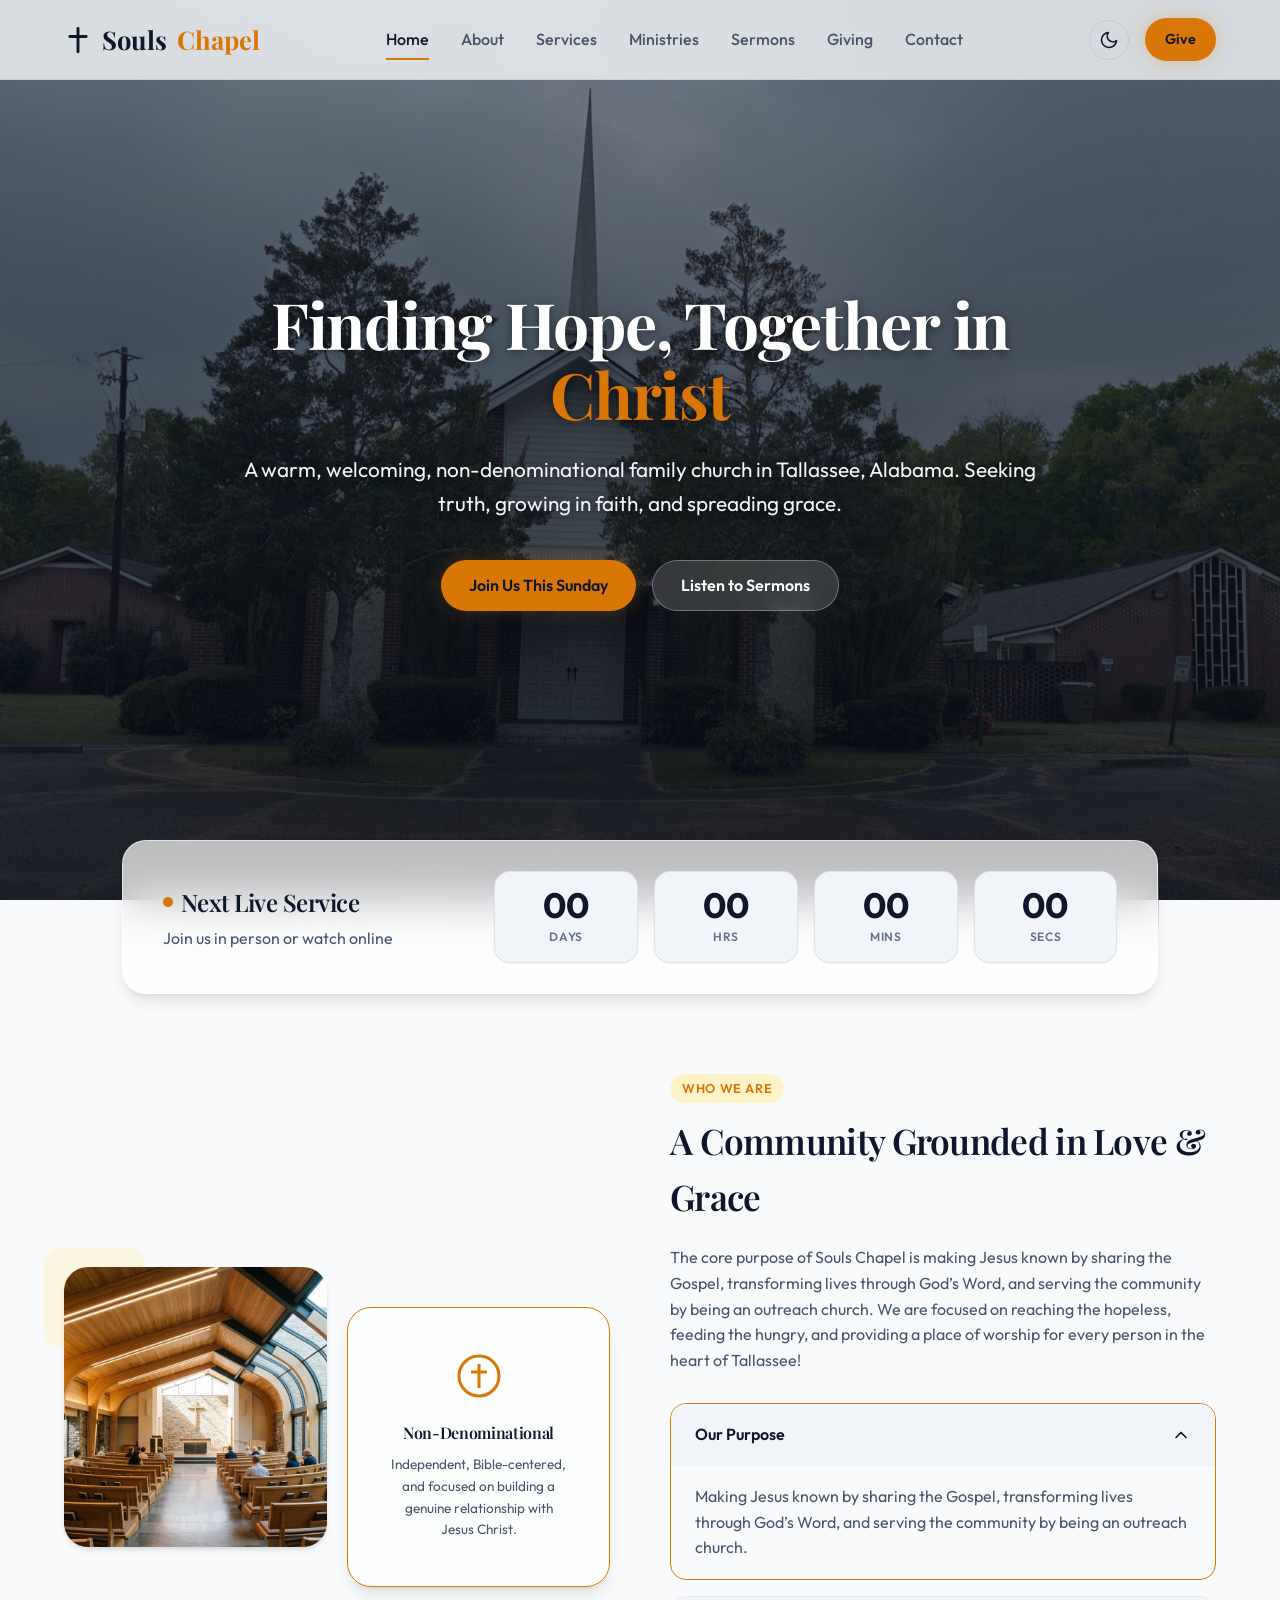
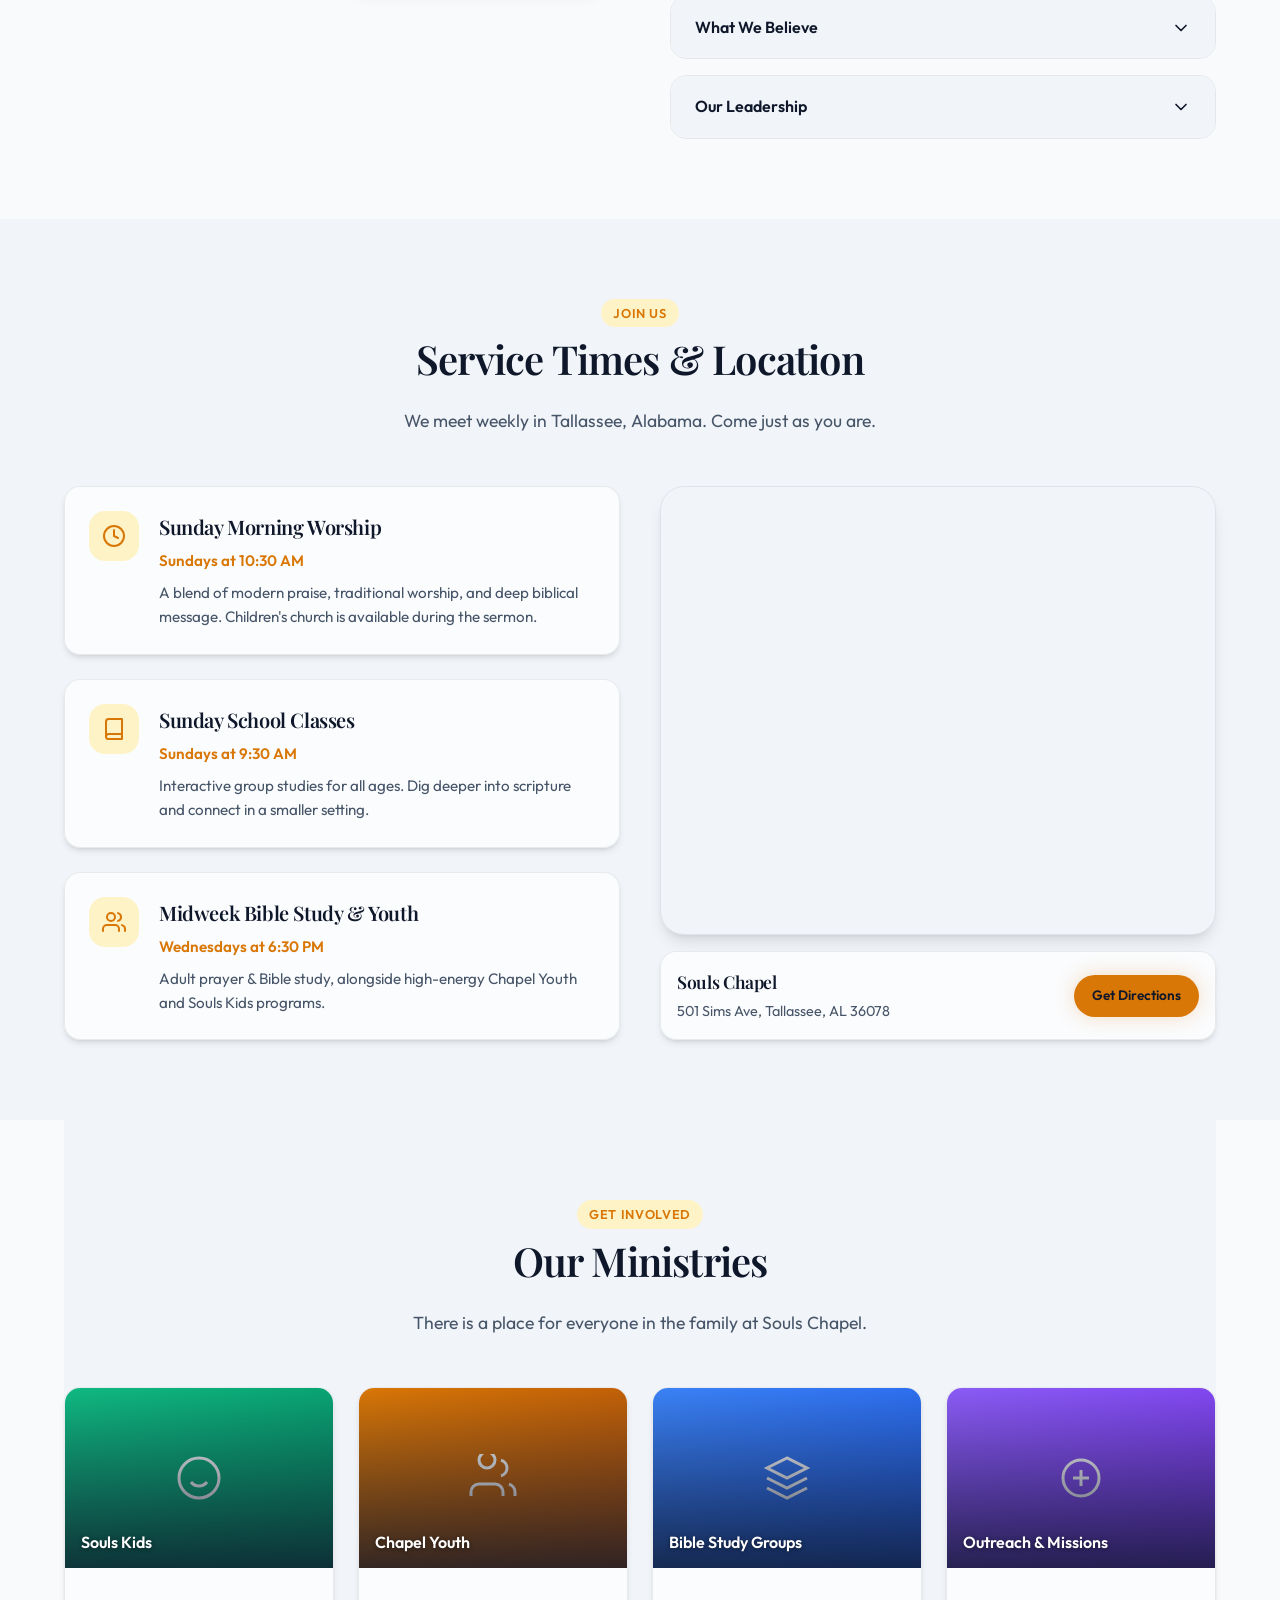
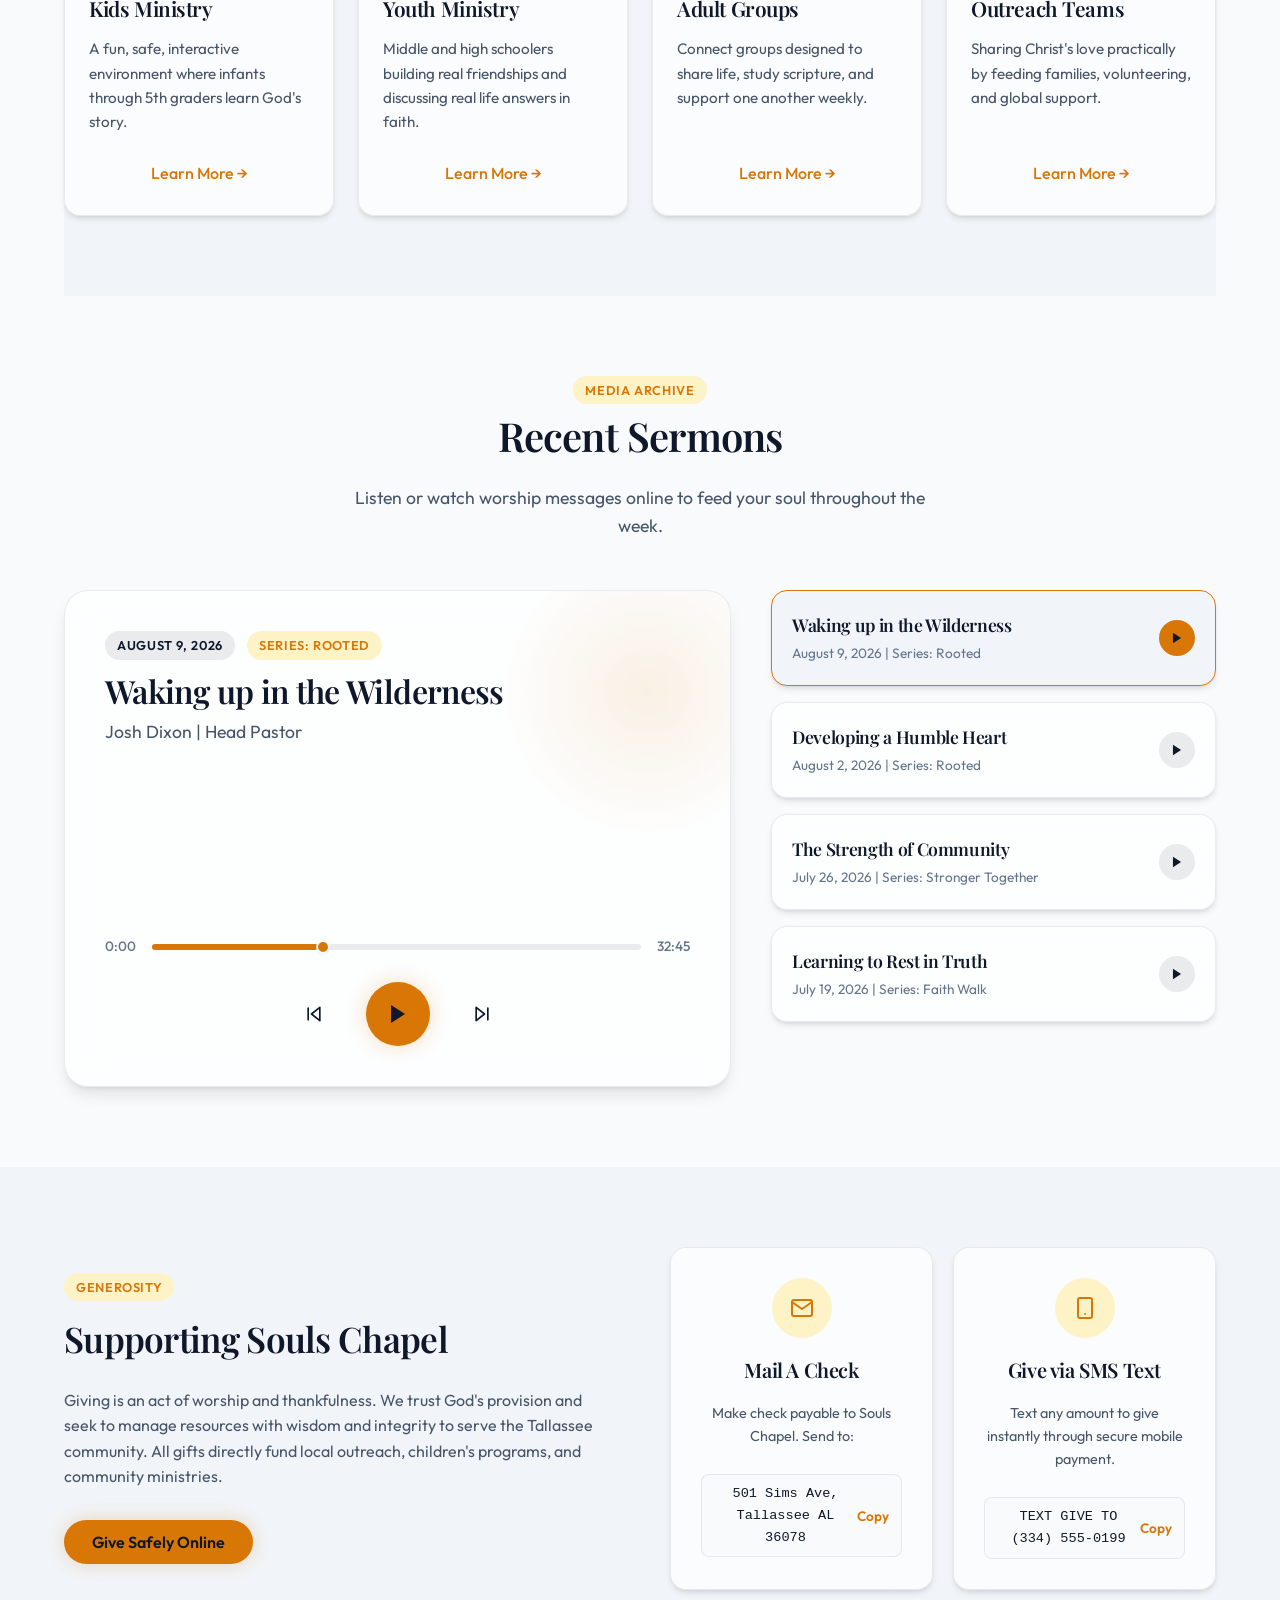
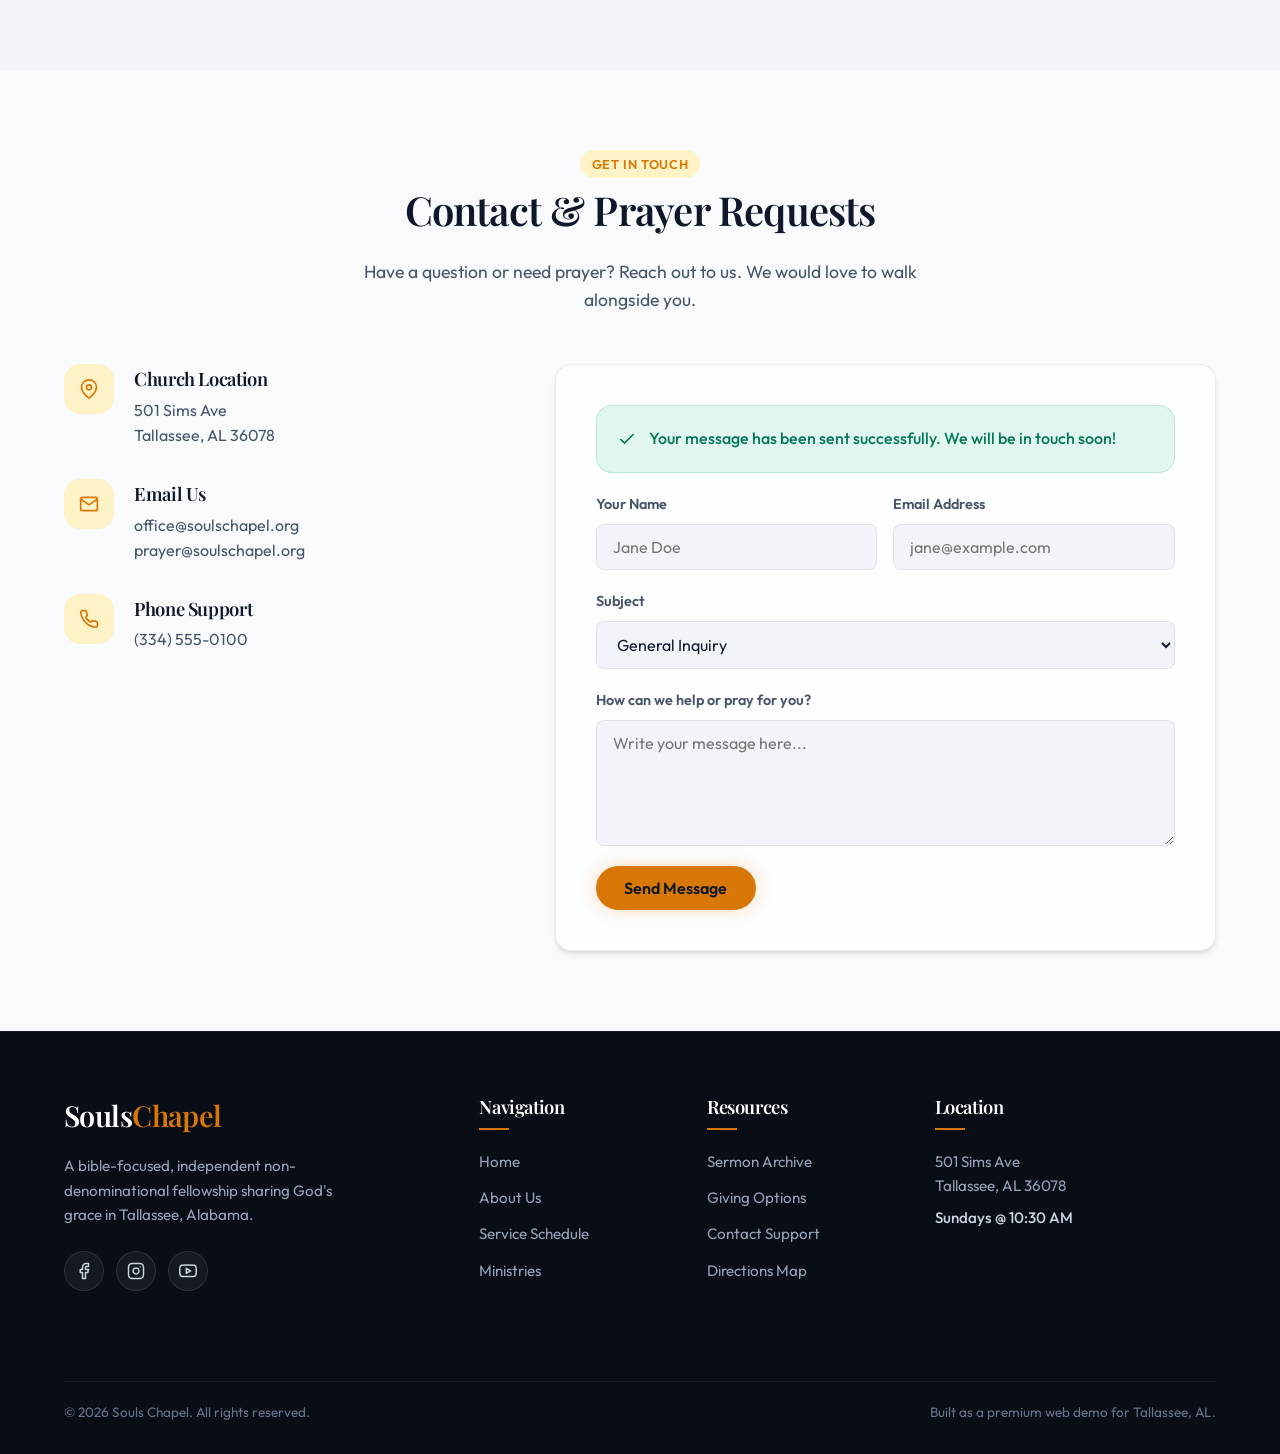
==== future_features.html @ 55e931b6 "Initial commit of simplified Souls Chapel website demo" ====
<!DOCTYPE html>
<html lang="en">
<head>
  <meta charset="UTF-8">
  <meta name="viewport" content="width=device-width, initial-scale=1.0">
  <title>Souls Chapel | Non-Denominational Church in Tallassee, AL</title>
  <meta name="description" content="Welcome to Souls Chapel in Tallassee, Alabama. A warm, non-denominational church community located at 501 Sims Ave. Join us for Sunday Worship at 10:30 AM.">
  <link rel="stylesheet" href="styles.css">
</head>
<body>

  <!-- --- Header / Navigation --- -->
  <header id="header">
    <div class="nav-container">
      <a href="#home" class="logo">
        <!-- Cross / Flame Custom Icon SVG -->
        <svg width="28" height="28" viewBox="0 0 24 24" fill="none" stroke="currentColor" stroke-width="2.5" stroke-linecap="round" stroke-linejoin="round">
          <path d="M12 2v20M5 9h14" />
        </svg>
        Souls<span>Chapel</span>
      </a>
      
      <nav class="nav-menu" id="navMenu">
        <a href="#home" class="nav-link active">Home</a>
        <a href="#about" class="nav-link">About</a>
        <a href="#services" class="nav-link">Services</a>
        <a href="#ministries" class="nav-link">Ministries</a>
        <a href="#sermons" class="nav-link">Sermons</a>
        <a href="#giving" class="nav-link">Giving</a>
        <a href="#contact" class="nav-link">Contact</a>
      </nav>

      <div class="nav-actions">
        <!-- Theme Toggle Button -->
        <button class="theme-toggle" id="themeToggle" aria-label="Toggle dark/light theme">
          <svg class="moon-icon" width="20" height="20" viewBox="0 0 24 24" fill="none" stroke="currentColor" stroke-width="2" stroke-linecap="round" stroke-linejoin="round">
            <path d="M21 12.79A9 9 0 1 1 11.21 3 7 7 0 0 0 21 12.79z"></path>
          </svg>
          <svg class="sun-icon" width="20" height="20" viewBox="0 0 24 24" fill="none" stroke="currentColor" stroke-width="2" stroke-linecap="round" stroke-linejoin="round">
            <circle cx="12" cy="12" r="5"></circle>
            <line x1="12" y1="1" x2="12" y2="3"></line>
            <line x1="12" y1="21" x2="12" y2="23"></line>
            <line x1="4.22" y1="4.22" x2="5.64" y2="5.64"></line>
            <line x1="18.36" y1="18.36" x2="19.78" y2="19.78"></line>
            <line x1="1" y1="12" x2="3" y2="12"></line>
            <line x1="21" y1="12" x2="23" y2="12"></line>
            <line x1="4.22" y1="19.78" x2="5.64" y2="18.36"></line>
            <line x1="18.36" y1="5.64" x2="19.78" y2="4.22"></line>
          </svg>
        </button>

        <a href="#giving" class="btn btn-primary" style="padding: 10px 20px; font-size: 0.9rem;">Give</a>
        
        <button class="menu-toggle" id="menuToggle" aria-label="Toggle navigation menu">
          <svg width="24" height="24" viewBox="0 0 24 24" fill="none" stroke="currentColor" stroke-width="2" stroke-linecap="round" stroke-linejoin="round">
            <line x1="3" y1="12" x2="21" y2="12"></line>
            <line x1="3" y1="6" x2="21" y2="6"></line>
            <line x1="3" y1="18" x2="21" y2="18"></line>
          </svg>
        </button>
      </div>
    </div>
  </header>

  <main>
    <!-- --- Hero Section --- -->
    <section class="hero" id="home">
      <div class="hero-content">
        <h1>Finding Hope, Together in <span>Christ</span></h1>
        <p>A warm, welcoming, non-denominational family church in Tallassee, Alabama. Seeking truth, growing in faith, and spreading grace.</p>
        <div class="hero-btns">
          <a href="#services" class="btn btn-primary">Join Us This Sunday</a>
          <a href="#sermons" class="btn btn-secondary">Listen to Sermons</a>
        </div>
      </div>
    </section>

    <!-- --- Live Countdown Section --- -->
    <section class="countdown-section">
      <div class="countdown-bar glass-premium container" style="padding: 30px 40px; margin-top: 0;">
        <div class="countdown-info">
          <h3><span></span>Next Live Service</h3>
          <p>Join us in person or watch online</p>
        </div>
        <div class="countdown-timer" id="countdown">
          <div class="timer-box">
            <div class="timer-num" id="days">00</div>
            <div class="timer-label">Days</div>
          </div>
          <div class="timer-box">
            <div class="timer-num" id="hours">00</div>
            <div class="timer-label">Hrs</div>
          </div>
          <div class="timer-box">
            <div class="timer-num" id="minutes">00</div>
            <div class="timer-label">Mins</div>
          </div>
          <div class="timer-box">
            <div class="timer-num" id="seconds">00</div>
            <div class="timer-label">Secs</div>
          </div>
        </div>
      </div>
    </section>

    <!-- --- About Section --- -->
    <section class="about-section container reveal" id="about">
      <div class="about-grid">
        <div class="about-graphics">
          <!-- Multi-photo layout using church style images -->
          <img src="images/hero_bg.jpg" alt="Souls Chapel Sanctuary" class="about-img">
          <!-- Custom church SVG graphics placeholder to look beautiful -->
          <div class="glass-premium img-down" style="padding: 40px; display: flex; flex-direction: column; justify-content: center; height: 280px; text-align: center; border: 1px solid var(--accent);">
            <svg width="48" height="48" viewBox="0 0 24 24" fill="none" stroke="var(--accent)" stroke-width="1.5" style="margin: 0 auto 20px auto;">
              <path d="M12 22a10 10 0 1 0 0-20 10 10 0 0 0 0 20z"/>
              <path d="M12 6v12M8 10h8"/>
            </svg>
            <h4 style="margin-bottom: 8px;">Non-Denominational</h4>
            <p style="font-size: 0.85rem; color: var(--text-secondary);">Independent, Bible-centered, and focused on building a genuine relationship with Jesus Christ.</p>
          </div>
        </div>
        
        <div class="about-content">
          <span class="badge">Who We Are</span>
          <h3 style="margin-top: 10px;">A Community Grounded in Love & Grace</h3>
          <p>The core purpose of Souls Chapel is making Jesus known by sharing the Gospel, transforming lives through God’s Word, and serving the community by being an outreach church. We are focused on reaching the hopeless, feeding the hungry, and providing a place of worship for every person in the heart of Tallassee!</p>
          
          <div class="values-accordion">
            <div class="value-item active">
              <div class="value-header">
                Our Purpose
                <svg class="value-icon" width="20" height="20" viewBox="0 0 24 24" fill="none" stroke="currentColor" stroke-width="2" stroke-linecap="round" stroke-linejoin="round"><polyline points="6 9 12 15 18 9"></polyline></svg>
              </div>
              <div class="value-body">
                Making Jesus known by sharing the Gospel, transforming lives through God’s Word, and serving the community by being an outreach church.
              </div>
            </div>
            
            <div class="value-item">
              <div class="value-header">
                What We Believe
                <svg class="value-icon" width="20" height="20" viewBox="0 0 24 24" fill="none" stroke="currentColor" stroke-width="2" stroke-linecap="round" stroke-linejoin="round"><polyline points="6 9 12 15 18 9"></polyline></svg>
              </div>
              <div class="value-body">
                We believe the Bible is the inspired, authoritative Word of God. We believe salvation is by grace through faith in Jesus Christ, and that the local church is called to display God's love to the world.
              </div>
            </div>
            
            <div class="value-item">
              <div class="value-header">
                Our Leadership
                <svg class="value-icon" width="20" height="20" viewBox="0 0 24 24" fill="none" stroke="currentColor" stroke-width="2" stroke-linecap="round" stroke-linejoin="round"><polyline points="6 9 12 15 18 9"></polyline></svg>
              </div>
              <div class="value-body">
                Souls Chapel is led by elders and pastor Josh Dixon. Our leadership structure is independent, focused on shepherd leadership, prayer, teaching, and serving the congregation.
              </div>
            </div>
          </div>
        </div>
      </div>
    </section>

    <!-- --- Service Times & Location --- -->
    <section class="services-section reveal" id="services">
      <div class="container">
        <div class="section-header">
          <span class="badge">Join Us</span>
          <h2>Service Times & Location</h2>
          <p>We meet weekly in Tallassee, Alabama. Come just as you are.</p>
        </div>
        
        <div class="services-grid">
          <div class="services-info">
            <div class="service-card glass">
              <div class="service-icon">
                <svg width="24" height="24" viewBox="0 0 24 24" fill="none" stroke="currentColor" stroke-width="2" stroke-linecap="round" stroke-linejoin="round">
                  <path d="M12 22c5.523 0 10-4.477 10-10S17.523 2 12 2 2 6.477 2 12s4.477 10 10 10z"/>
                  <polyline points="12 6 12 12 16 14"/>
                </svg>
              </div>
              <div class="service-details">
                <h4>Sunday Morning Worship</h4>
                <div class="time">Sundays at 10:30 AM</div>
                <p>A blend of modern praise, traditional worship, and deep biblical message. Children's church is available during the sermon.</p>
              </div>
            </div>
            
            <div class="service-card glass">
              <div class="service-icon">
                <svg width="24" height="24" viewBox="0 0 24 24" fill="none" stroke="currentColor" stroke-width="2" stroke-linecap="round" stroke-linejoin="round">
                  <path d="M4 19.5A2.5 2.5 0 0 1 6.5 17H20"/>
                  <path d="M6.5 2H20v20H6.5A2.5 2.5 0 0 1 4 19.5v-15A2.5 2.5 0 0 1 6.5 2z"/>
                </svg>
              </div>
              <div class="service-details">
                <h4>Sunday School Classes</h4>
                <div class="time">Sundays at 9:30 AM</div>
                <p>Interactive group studies for all ages. Dig deeper into scripture and connect in a smaller setting.</p>
              </div>
            </div>
            
            <div class="service-card glass">
              <div class="service-icon">
                <svg width="24" height="24" viewBox="0 0 24 24" fill="none" stroke="currentColor" stroke-width="2" stroke-linecap="round" stroke-linejoin="round">
                  <path d="M17 21v-2a4 4 0 0 0-4-4H5a4 4 0 0 0-4 4v2"/>
                  <circle cx="9" cy="7" r="4"/>
                  <path d="M23 21v-2a4 4 0 0 0-3-3.87"/>
                  <path d="M16 3.13a4 4 0 0 1 0 7.75"/>
                </svg>
              </div>
              <div class="service-details">
                <h4>Midweek Bible Study & Youth</h4>
                <div class="time">Wednesdays at 6:30 PM</div>
                <p>Adult prayer & Bible study, alongside high-energy Chapel Youth and Souls Kids programs.</p>
              </div>
            </div>
          </div>
          
          <div class="map-container">
            <div class="map-card">
              <!-- Real Tallassee Google Maps Location Embed -->
              <iframe 
                src="https://www.google.com/maps/embed?pb=!1m18!1m12!1m3!1d3381.168393529323!2d-85.9038287!3d32.5350993!2m3!1f0!2f0!3f0!3m2!1i1024!2i768!4f13.1!3m3!1m2!1s0x888c3a10e7b233a7%3A0xc0f19c6fb3687352!2s501%20Sims%20Ave%2C%20Tallassee%2C%20AL%2036078!5e0!3m2!1sen!2sus!4v1700000000000!5m2!1sen!2sus" 
                allowfullscreen="" 
                loading="lazy" 
                referrerpolicy="no-referrer-when-downgrade">
              </iframe>
            </div>
            <div class="glass location-meta">
              <div class="address-text">
                <h4>Souls Chapel</h4>
                <p>501 Sims Ave, Tallassee, AL 36078</p>
              </div>
              <a href="https://maps.google.com/?q=501+Sims+Ave,+Tallassee,+AL+36078" target="_blank" rel="noopener noreferrer" class="btn btn-primary" style="padding: 10px 18px; font-size: 0.85rem;">
                Get Directions
              </a>
            </div>
          </div>
        </div>
      </div>
    </section>

    <!-- --- Ministries Section --- -->
    <section class="ministries-section container reveal" id="ministries">
      <div class="section-header">
        <span class="badge">Get Involved</span>
        <h2>Our Ministries</h2>
        <p>There is a place for everyone in the family at Souls Chapel.</p>
      </div>
      
      <div class="ministries-grid">
        <!-- Ministry 1 -->
        <div class="ministry-card glass">
          <!-- SVG Banner visual instead of placeholder boxes -->
          <div class="ministry-banner" style="background: linear-gradient(135deg, #10b981, #059669); display: flex; align-items: center; justify-content: center;">
            <svg width="48" height="48" viewBox="0 0 24 24" fill="none" stroke="#fff" stroke-width="1.5">
              <path d="M12 22a10 10 0 1 0 0-20 10 10 0 0 0 0 20z"/>
              <path d="M8 14s1.5 2 4 2 4-2 4-2M9 9h.01M15 9h.01"/>
            </svg>
            <span class="ministry-badge">Souls Kids</span>
          </div>
          <div class="ministry-info">
            <h3>Kids Ministry</h3>
            <p>A fun, safe, interactive environment where infants through 5th graders learn God's story.</p>
            <button class="btn-text open-ministry-modal" data-ministry="kids">Learn More &rarr;</button>
          </div>
        </div>

        <!-- Ministry 2 -->
        <div class="ministry-card glass">
          <div class="ministry-banner" style="background: linear-gradient(135deg, #d97706, #b45309); display: flex; align-items: center; justify-content: center;">
            <svg width="48" height="48" viewBox="0 0 24 24" fill="none" stroke="#fff" stroke-width="1.5">
              <path d="M17 21v-2a4 4 0 0 0-4-4H5a4 4 0 0 0-4 4v2M9 7a4 4 0 1 0 0-8 4 4 0 0 0 0 8zM23 21v-2a4 4 0 0 0-3-3.87M16 3.13a4 4 0 0 1 0 7.75"/>
            </svg>
            <span class="ministry-badge">Chapel Youth</span>
          </div>
          <div class="ministry-info">
            <h3>Youth Ministry</h3>
            <p>Middle and high schoolers building real friendships and discussing real life answers in faith.</p>
            <button class="btn-text open-ministry-modal" data-ministry="youth">Learn More &rarr;</button>
          </div>
        </div>

        <!-- Ministry 3 -->
        <div class="ministry-card glass">
          <div class="ministry-banner" style="background: linear-gradient(135deg, #3b82f6, #2563eb); display: flex; align-items: center; justify-content: center;">
            <svg width="48" height="48" viewBox="0 0 24 24" fill="none" stroke="#fff" stroke-width="1.5">
              <path d="M12 2L2 7l10 5 10-5-10-5zM2 17l10 5 10-5M2 12l10 5 10-5"/>
            </svg>
            <span class="ministry-badge">Bible Study Groups</span>
          </div>
          <div class="ministry-info">
            <h3>Adult Groups</h3>
            <p>Connect groups designed to share life, study scripture, and support one another weekly.</p>
            <button class="btn-text open-ministry-modal" data-ministry="adults">Learn More &rarr;</button>
          </div>
        </div>

        <!-- Ministry 4 -->
        <div class="ministry-card glass">
          <div class="ministry-banner" style="background: linear-gradient(135deg, #8b5cf6, #7c3aed); display: flex; align-items: center; justify-content: center;">
            <svg width="48" height="48" viewBox="0 0 24 24" fill="none" stroke="#fff" stroke-width="1.5">
              <path d="M12 21a9 9 0 1 0 0-18 9 9 0 0 0 0 18z"/>
              <path d="M12 8v8M8 12h8"/>
            </svg>
            <span class="ministry-badge">Outreach & Missions</span>
          </div>
          <div class="ministry-info">
            <h3>Outreach Teams</h3>
            <p>Sharing Christ's love practically by feeding families, volunteering, and global support.</p>
            <button class="btn-text open-ministry-modal" data-ministry="outreach">Learn More &rarr;</button>
          </div>
        </div>
      </div>
    </section>

    <!-- Ministry Detail Modal -->
    <div class="modal-overlay" id="ministryModalOverlay">
      <div class="modal-content glass-premium">
        <button class="modal-close" id="modalClose" aria-label="Close modal">&times;</button>
        <div class="modal-hero" id="modalHero">
          <div class="modal-title">
            <h2 id="modalName">Ministry Title</h2>
            <span class="badge" id="modalSchedule">Weekly Schedule</span>
          </div>
        </div>
        <div class="modal-body">
          <p id="modalDescription" style="font-size: 1.1rem; color: var(--text-secondary);">Detail description goes here.</p>
          <div class="modal-details">
            <div class="modal-detail-item">
              <strong>Meeting Location</strong>
              <span id="modalLoc">Main Sanctuary</span>
            </div>
            <div class="modal-detail-item">
              <strong>Contact Leader</strong>
              <span id="modalLeader">Josh Dixon</span>
            </div>
          </div>
          <button class="btn btn-primary" style="align-self: flex-start; margin-top: 10px;" onclick="scrollToSection('#contact'); closeModal();">Inquire / Join Group</button>
        </div>
      </div>
    </div>

    <!-- --- Sermons Section --- -->
    <section class="container reveal" id="sermons">
      <div class="section-header">
        <span class="badge">Media Archive</span>
        <h2>Recent Sermons</h2>
        <p>Listen or watch worship messages online to feed your soul throughout the week.</p>
      </div>
      
      <div class="sermons-grid">
        <!-- Interactive Sermon Player Mockup -->
        <div class="player-card glass-premium" id="sermonPlayerCard">
          <div class="player-glow"></div>
          <div class="player-header">
            <div class="player-meta">
              <span class="badge" style="background-color: var(--border-color); color: var(--text-primary);" id="playerDate">August 9, 2026</span>
              <span class="badge" id="playerSeries">Series: Rooted</span>
            </div>
            <h3 class="player-title" id="playerTitle">Waking up in the Wilderness</h3>
            <p class="player-speaker" id="playerSpeaker">Josh Dixon | Head Pastor</p>
          </div>
          
          <!-- Waveform visualizer -->
          <div class="waveform-container" id="waveform">
            <!-- Dynamically generated bars via JS -->
          </div>
          
          <div class="player-controls">
            <div class="progress-area">
              <span id="currentTime">0:00</span>
              <div class="progress-bar-container" id="progressContainer">
                <div class="progress-bar" id="progressBar"></div>
                <div class="progress-bar-handle" id="progressHandle"></div>
              </div>
              <span id="duration">32:45</span>
            </div>
            
            <div class="controls-btns">
              <button class="control-btn" id="prevBtn" aria-label="Previous sermon">
                <svg width="20" height="20" viewBox="0 0 24 24" fill="none" stroke="currentColor" stroke-width="2" stroke-linecap="round" stroke-linejoin="round">
                  <polygon points="19 20 9 12 19 4 19 20"></polygon>
                  <line x1="5" y1="19" x2="5" y2="5"></line>
                </svg>
              </button>
              
              <button class="control-btn control-btn-play" id="playBtn" aria-label="Play/Pause sermon">
                <!-- Play Icon -->
                <svg class="play-icon" width="24" height="24" viewBox="0 0 24 24" fill="currentColor">
                  <polygon points="5 3 19 12 5 21 5 3"></polygon>
                </svg>
                <!-- Pause Icon -->
                <svg class="pause-icon" width="24" height="24" viewBox="0 0 24 24" fill="currentColor">
                  <rect x="6" y="4" width="4" height="16"></rect>
                  <rect x="14" y="4" width="4" height="16"></rect>
                </svg>
              </button>
              
              <button class="control-btn" id="nextBtn" aria-label="Next sermon">
                <svg width="20" height="20" viewBox="0 0 24 24" fill="none" stroke="currentColor" stroke-width="2" stroke-linecap="round" stroke-linejoin="round">
                  <polygon points="5 4 15 12 5 20 5 4"></polygon>
                  <line x1="19" y1="5" x2="19" y2="19"></line>
                </svg>
              </button>
            </div>
          </div>
        </div>
        
        <!-- Previous Sermons Playlist -->
        <div class="sermon-list">
          <div class="sermon-item active glass" data-index="0">
            <div class="sermon-meta-info">
              <h4>Waking up in the Wilderness</h4>
              <p>August 9, 2026 | Series: Rooted</p>
            </div>
            <div class="sermon-play-indicator">
              <svg width="14" height="14" viewBox="0 0 24 24" fill="currentColor">
                <polygon points="5 3 19 12 5 21 5 3"></polygon>
              </svg>
            </div>
          </div>
          
          <div class="sermon-item glass" data-index="1">
            <div class="sermon-meta-info">
              <h4>Developing a Humble Heart</h4>
              <p>August 2, 2026 | Series: Rooted</p>
            </div>
            <div class="sermon-play-indicator">
              <svg width="14" height="14" viewBox="0 0 24 24" fill="currentColor">
                <polygon points="5 3 19 12 5 21 5 3"></polygon>
              </svg>
            </div>
          </div>

          <div class="sermon-item glass" data-index="2">
            <div class="sermon-meta-info">
              <h4>The Strength of Community</h4>
              <p>July 26, 2026 | Series: Stronger Together</p>
            </div>
            <div class="sermon-play-indicator">
              <svg width="14" height="14" viewBox="0 0 24 24" fill="currentColor">
                <polygon points="5 3 19 12 5 21 5 3"></polygon>
              </svg>
            </div>
          </div>

          <div class="sermon-item glass" data-index="3">
            <div class="sermon-meta-info">
              <h4>Learning to Rest in Truth</h4>
              <p>July 19, 2026 | Series: Faith Walk</p>
            </div>
            <div class="sermon-play-indicator">
              <svg width="14" height="14" viewBox="0 0 24 24" fill="currentColor">
                <polygon points="5 3 19 12 5 21 5 3"></polygon>
              </svg>
            </div>
          </div>
        </div>
      </div>
    </section>

    <!-- --- Giving Section --- -->
    <section class="giving-section reveal" id="giving">
      <div class="container">
        <div class="giving-grid">
          <div class="giving-content">
            <span class="badge">Generosity</span>
            <h3 style="margin-top: 10px;">Supporting Souls Chapel</h3>
            <p>Giving is an act of worship and thankfulness. We trust God's provision and seek to manage resources with wisdom and integrity to serve the Tallassee community. All gifts directly fund local outreach, children's programs, and community ministries.</p>
            
            <button class="btn btn-primary" id="openGiveModalBtn">Give Safely Online</button>
          </div>
          
          <div class="giving-cards">
            <div class="giving-card glass">
              <div class="icon">
                <svg width="24" height="24" viewBox="0 0 24 24" fill="none" stroke="currentColor" stroke-width="2" stroke-linecap="round" stroke-linejoin="round">
                  <path d="M4 4h16c1.1 0 2 .9 2 2v12c0 1.1-.9 2-2 2H4c-1.1 0-2-.9-2-2V6c0-1.1.9-2 2-2z"/>
                  <polyline points="22,6 12,13 2,6"/>
                </svg>
              </div>
              <h4>Mail A Check</h4>
              <p>Make check payable to Souls Chapel. Send to:</p>
              <div class="giving-copy-box">
                <span id="mailAddress">501 Sims Ave, Tallassee AL 36078</span>
                <button onclick="copyToClipboard('mailAddress')">Copy</button>
              </div>
            </div>
            
            <div class="giving-card glass">
              <div class="icon">
                <svg width="24" height="24" viewBox="0 0 24 24" fill="none" stroke="currentColor" stroke-width="2" stroke-linecap="round" stroke-linejoin="round">
                  <rect x="5" y="2" width="14" height="20" rx="2" ry="2"/>
                  <line x1="12" y1="18" x2="12.01" y2="18"/>
                </svg>
              </div>
              <h4>Give via SMS Text</h4>
              <p>Text any amount to give instantly through secure mobile payment.</p>
              <div class="giving-copy-box">
                <span id="textCode">TEXT GIVE TO (334) 555-0199</span>
                <button onclick="copyToClipboard('textCode')">Copy</button>
              </div>
            </div>
          </div>
        </div>
      </div>
    </section>

    <!-- Secure Donation Modal -->
    <div class="modal-overlay" id="giveModalOverlay">
      <div class="modal-content glass-premium" style="max-width: 500px;">
        <button class="modal-close" id="giveModalClose" aria-label="Close modal">&times;</button>
        <div class="giving-modal-body">
          <div style="text-align: center; margin-bottom: 24px;">
            <svg width="40" height="40" viewBox="0 0 24 24" fill="none" stroke="var(--accent)" stroke-width="2" style="margin-bottom: 8px;">
              <rect x="2" y="5" width="20" height="14" rx="2" ry="2"/>
              <line x1="2" y1="10" x2="22" y2="10"/>
            </svg>
            <h2>Secure Donation</h2>
            <p style="color: var(--text-secondary); font-size: 0.9rem;">Thank you for partnering with Souls Chapel.</p>
          </div>
          
          <form class="giving-form" id="donationForm" onsubmit="handleDonation(event)">
            <div class="form-group">
              <label>Select Amount</label>
              <div class="amount-buttons">
                <button type="button" class="amount-btn active" data-val="25">$25</button>
                <button type="button" class="amount-btn" data-val="50">$50</button>
                <button type="button" class="amount-btn" data-val="100">$100</button>
                <button type="button" class="amount-btn" data-val="custom">Custom</button>
              </div>
              <input type="number" id="customAmount" placeholder="Enter custom amount" style="margin-top: 10px; display: none;" min="5">
            </div>
            
            <div class="form-group">
              <label for="fundType">Designated Fund</label>
              <select id="fundType">
                <option value="General">General Church Operating Fund</option>
                <option value="Outreach">Community Outreach & Care</option>
                <option value="Missions">Global Missions</option>
                <option value="Youth">Youth & Children Ministries</option>
              </select>
            </div>
            
            <div class="form-group">
              <label for="donorName">Name on Card</label>
              <input type="text" id="donorName" required placeholder="John Doe">
            </div>

            <div class="form-group">
              <label for="donorCard">Card Number</label>
              <input type="text" id="donorCard" required placeholder="4111 2222 3333 4444" pattern="\d{16}|\d{4}\s\d{4}\s\d{4}\s\d{4}" maxlength="19">
            </div>
            
            <div class="form-row">
              <div class="form-group">
                <label for="donorExpiry">Expiry Date</label>
                <input type="text" id="donorExpiry" required placeholder="MM/YY" maxlength="5">
              </div>
              <div class="form-group">
                <label for="donorCvv">CVV</label>
                <input type="password" id="donorCvv" required placeholder="123" maxlength="4">
              </div>
            </div>
            
            <button type="submit" class="btn btn-primary" style="width: 100%; margin-top: 10px;">Submit Secure Gift</button>
          </form>
          
          <div id="donationSuccess" style="display: none; text-align: center; padding: 20px 0;">
            <svg width="60" height="60" viewBox="0 0 24 24" fill="none" stroke="#10b981" stroke-width="2" style="margin-bottom: 16px;">
              <path d="M22 11.08V12a10 10 0 1 1-5.93-9.14"></path>
              <polyline points="22 4 12 14.01 9 11.01"></polyline>
            </svg>
            <h3>Transaction Approved</h3>
            <p style="color: var(--text-secondary); margin-top: 8px;">A receipt has been sent to your email. Thank you for your support!</p>
          </div>
        </div>
      </div>
    </div>

    <!-- --- Contact & Prayer Requests Section --- -->
    <section class="container reveal" id="contact">
      <div class="section-header">
        <span class="badge">Get in Touch</span>
        <h2>Contact & Prayer Requests</h2>
        <p>Have a question or need prayer? Reach out to us. We would love to walk alongside you.</p>
      </div>
      
      <div class="contact-grid">
        <div class="contact-info">
          <div class="contact-meta-item">
            <div class="contact-meta-icon">
              <svg width="20" height="20" viewBox="0 0 24 24" fill="none" stroke="currentColor" stroke-width="2" stroke-linecap="round" stroke-linejoin="round">
                <path d="M21 10c0 7-9 13-9 13s-9-6-9-13a9 9 0 0 1 18 0z"/>
                <circle cx="12" cy="10" r="3"/>
              </svg>
            </div>
            <div class="contact-meta-text">
              <h4>Church Location</h4>
              <p>501 Sims Ave<br>Tallassee, AL 36078</p>
            </div>
          </div>
          
          <div class="contact-meta-item">
            <div class="contact-meta-icon">
              <svg width="20" height="20" viewBox="0 0 24 24" fill="none" stroke="currentColor" stroke-width="2" stroke-linecap="round" stroke-linejoin="round">
                <path d="M4 4h16c1.1 0 2 .9 2 2v12c0 1.1-.9 2-2 2H4c-1.1 0-2-.9-2-2V6c0-1.1.9-2 2-2z"/>
                <polyline points="22,6 12,13 2,6"/>
              </svg>
            </div>
            <div class="contact-meta-text">
              <h4>Email Us</h4>
              <p>office@soulschapel.org<br>prayer@soulschapel.org</p>
            </div>
          </div>

          <div class="contact-meta-item">
            <div class="contact-meta-icon">
              <svg width="20" height="20" viewBox="0 0 24 24" fill="none" stroke="currentColor" stroke-width="2" stroke-linecap="round" stroke-linejoin="round">
                <path d="M22 16.92v3a2 2 0 0 1-2.18 2 19.79 19.79 0 0 1-8.63-3.07 19.5 19.5 0 0 1-6-6 19.79 19.79 0 0 1-3.07-8.67A2 2 0 0 1 4.11 2h3a2 2 0 0 1 2 1.72 12.84 12.84 0 0 0 .7 2.81 2 2 0 0 1-.45 2.11L8.09 9.91a16 16 0 0 0 6 6l1.27-1.27a2 2 0 0 1 2.11-.45 12.84 12.84 0 0 0 2.81.7A2 2 0 0 1 22 16.92z"/>
              </svg>
            </div>
            <div class="contact-meta-text">
              <h4>Phone Support</h4>
              <p>(334) 555-0100</p>
            </div>
          </div>
        </div>
        
        <div class="contact-card glass">
          <div id="contactResponse" class="form-response-message success">
            <svg width="20" height="20" viewBox="0 0 24 24" fill="none" stroke="currentColor" stroke-width="2">
              <polyline points="20 6 9 17 4 12"></polyline>
            </svg>
            <span>Your message has been sent successfully. We will be in touch soon!</span>
          </div>

          <form class="contact-form" id="contactForm" onsubmit="handleContact(event)">
            <div class="form-row">
              <div class="form-group">
                <label for="contactName">Your Name</label>
                <input type="text" id="contactName" required placeholder="Jane Doe">
              </div>
              <div class="form-group">
                <label for="contactEmail">Email Address</label>
                <input type="email" id="contactEmail" required placeholder="jane@example.com">
              </div>
            </div>
            
            <div class="form-group">
              <label for="contactSubject">Subject</label>
              <select id="contactSubject">
                <option value="General">General Inquiry</option>
                <option value="Prayer">Prayer Request</option>
                <option value="Pastor">Question for Pastor Arthur</option>
                <option value="Serve">Interested in Serving</option>
              </select>
            </div>
            
            <div class="form-group">
              <label for="contactMessage">How can we help or pray for you?</label>
              <textarea id="contactMessage" rows="5" required placeholder="Write your message here..."></textarea>
            </div>
            
            <button type="submit" class="btn btn-primary">Send Message</button>
          </form>
        </div>
      </div>
    </section>
  </main>

  <!-- --- Footer --- -->
  <footer>
    <div class="footer-grid container" style="padding: 0 0 40px 0;">
      <div class="footer-brand">
        <h3>Souls<span>Chapel</span></h3>
        <p>A bible-focused, independent non-denominational fellowship sharing God's grace in Tallassee, Alabama.</p>
        <div class="social-links">
          <a href="#" class="social-link" aria-label="Facebook">
            <svg width="18" height="18" viewBox="0 0 24 24" fill="none" stroke="currentColor" stroke-width="2" stroke-linecap="round" stroke-linejoin="round">
              <path d="M18 2h-3a5 5 0 0 0-5 5v3H7v4h3v8h4v-8h3l1-4h-4V7a1 1 0 0 1 1-1h3z"></path>
            </svg>
          </a>
          <a href="#" class="social-link" aria-label="Instagram">
            <svg width="18" height="18" viewBox="0 0 24 24" fill="none" stroke="currentColor" stroke-width="2" stroke-linecap="round" stroke-linejoin="round">
              <rect x="2" y="2" width="20" height="20" rx="5" ry="5"></rect>
              <path d="M16 11.37A4 4 0 1 1 12.63 8 4 4 0 0 1 16 11.37z"></path>
              <line x1="17.5" y1="6.5" x2="17.51" y2="6.5"></line>
            </svg>
          </a>
          <a href="#" class="social-link" aria-label="YouTube">
            <svg width="18" height="18" viewBox="0 0 24 24" fill="none" stroke="currentColor" stroke-width="2" stroke-linecap="round" stroke-linejoin="round">
              <path d="M22.54 6.42a2.78 2.78 0 0 0-1.94-2C18.88 4 12 4 12 4s-6.88 0-8.6.46a2.78 2.78 0 0 0-1.94 2A29 29 0 0 0 1 11.75a29 29 0 0 0 .46 5.33A2.78 2.78 0 0 0 3.4 19c1.72.46 8.6.46 8.6.46s6.88 0 8.6-.46a2.78 2.78 0 0 0 1.94-2 29 29 0 0 0 .46-5.25 29 29 0 0 0-.46-5.33z"></path>
              <polygon points="9.75 15.02 15.5 11.75 9.75 8.48 9.75 15.02"></polygon>
            </svg>
          </a>
        </div>
      </div>
      
      <div class="footer-links">
        <h4>Navigation</h4>
        <ul>
          <li><a href="#home">Home</a></li>
          <li><a href="#about">About Us</a></li>
          <li><a href="#services">Service Schedule</a></li>
          <li><a href="#ministries">Ministries</a></li>
        </ul>
      </div>

      <div class="footer-links">
        <h4>Resources</h4>
        <ul>
          <li><a href="#sermons">Sermon Archive</a></li>
          <li><a href="#giving">Giving Options</a></li>
          <li><a href="#contact">Contact Support</a></li>
          <li><a href="https://maps.google.com/?q=501+Sims+Ave,+Tallassee,+AL+36078" target="_blank" rel="noopener noreferrer">Directions Map</a></li>
        </ul>
      </div>
      
      <div class="footer-links" style="max-width: 250px;">
        <h4>Location</h4>
        <p style="color: #94a3b8; line-height: 1.6; margin-bottom: 8px;">
          501 Sims Ave<br>Tallassee, AL 36078
        </p>
        <p style="color: #cbd5e1; font-weight: 500;">
          Sundays @ 10:30 AM
        </p>
      </div>
    </div>
    
    <div class="footer-bottom container" style="padding: 20px 0 0 0;">
      <p>&copy; 2026 Souls Chapel. All rights reserved.</p>
      <p>Built as a premium web demo for Tallassee, AL.</p>
    </div>
  </footer>

  <script src="app.js"></script>
</body>
</html>
---- styles.css ----
@import url('https://fonts.googleapis.com/css2?family=Outfit:wght@300;400;500;600;700&family=Playfair+Display:ital,wght@0,400;0,600;0,700;1,400&display=swap');

/* --- Design System & Custom Properties --- */
:root {
  --primary-font: 'Outfit', sans-serif;
  --heading-font: 'Playfair Display', serif;

  /* Theme colors - Light Mode (Default) */
  --bg-primary: #f8fafc;
  --bg-secondary: #f1f5f9;
  --text-primary: #0f172a;
  --text-secondary: #475569;
  --text-muted: #64748b;
  
  --accent: #d97706; /* Warm Amber */
  --accent-hover: #b45309;
  --accent-light: #fef3c7;
  
  --border-color: rgba(15, 23, 42, 0.08);
  --glass-bg: rgba(255, 255, 255, 0.7);
  --glass-border: rgba(255, 255, 255, 0.6);
  --nav-bg: rgba(248, 250, 252, 0.8);
  
  --shadow-sm: 0 1px 2px 0 rgb(0 0 0 / 0.05);
  --shadow-md: 0 4px 6px -1px rgb(0 0 0 / 0.1), 0 2px 4px -2px rgb(0 0 0 / 0.1);
  --shadow-lg: 0 10px 15px -3px rgb(0 0 0 / 0.1), 0 4px 6px -4px rgb(0 0 0 / 0.1);
  --shadow-glow: 0 0 20px rgba(217, 119, 6, 0.25);

  --radius-sm: 8px;
  --radius-md: 16px;
  --radius-lg: 24px;
  --radius-full: 9999px;

  --transition-fast: 0.2s cubic-bezier(0.4, 0, 0.2, 1);
  --transition-normal: 0.3s cubic-bezier(0.4, 0, 0.2, 1);
  --transition-slow: 0.5s cubic-bezier(0.4, 0, 0.2, 1);
}

/* Theme colors - Dark Mode Override */
[data-theme="dark"] {
  --bg-primary: #090d16;
  --bg-secondary: #0f172a;
  --text-primary: #f8fafc;
  --text-secondary: #cbd5e1;
  --text-muted: #94a3b8;
  
  --accent: #fbbf24; /* Brighter Gold for Dark Theme */
  --accent-hover: #f59e0b;
  --accent-light: #78350f;
  
  --border-color: rgba(255, 255, 255, 0.08);
  --glass-bg: rgba(15, 23, 42, 0.6);
  --glass-border: rgba(30, 41, 59, 0.4);
  --nav-bg: rgba(9, 13, 22, 0.8);
  
  --shadow-sm: 0 1px 2px 0 rgb(0 0 0 / 0.5);
  --shadow-md: 0 4px 6px -1px rgb(0 0 0 / 0.3), 0 2px 4px -2px rgb(0 0 0 / 0.3);
  --shadow-lg: 0 10px 15px -3px rgb(0 0 0 / 0.4), 0 4px 6px -4px rgb(0 0 0 / 0.4);
  --shadow-glow: 0 0 25px rgba(251, 191, 36, 0.3);
}

/* --- Core Reset --- */
* {
  margin: 0;
  padding: 0;
  box-sizing: border-box;
}

html {
  scroll-behavior: smooth;
}

body {
  font-family: var(--primary-font);
  background-color: var(--bg-primary);
  color: var(--text-primary);
  line-height: 1.6;
  overflow-x: hidden;
  transition: background-color var(--transition-normal), color var(--transition-normal);
}

h1, h2, h3, h4, h5, h6 {
  font-family: var(--heading-font);
  font-weight: 600;
  letter-spacing: -0.02em;
}

a {
  text-decoration: none;
  color: inherit;
  transition: color var(--transition-fast);
}

button, input, textarea, select {
  font-family: inherit;
  font-size: inherit;
  outline: none;
  border: none;
}

ul {
  list-style: none;
}

img {
  max-width: 100%;
  display: block;
  border-radius: var(--radius-md);
}

/* --- Utility Classes --- */
.container {
  width: 90%;
  max-width: 1200px;
  margin: 0 auto;
  padding: 80px 0;
}

.glass {
  background: var(--glass-bg);
  backdrop-filter: blur(16px);
  -webkit-backdrop-filter: blur(16px);
  border: 1px solid var(--border-color);
  border-radius: var(--radius-md);
  box-shadow: var(--shadow-md);
  transition: border-color var(--transition-normal), background-color var(--transition-normal), box-shadow var(--transition-normal);
}

.glass-premium {
  background: var(--glass-bg);
  backdrop-filter: blur(24px);
  -webkit-backdrop-filter: blur(24px);
  border: 1px solid var(--glass-border);
  box-shadow: var(--shadow-lg);
  border-radius: var(--radius-lg);
}

.btn {
  display: inline-flex;
  align-items: center;
  justify-content: center;
  padding: 12px 28px;
  border-radius: var(--radius-full);
  font-weight: 600;
  cursor: pointer;
  transition: all var(--transition-normal);
  gap: 8px;
}

.btn-primary {
  background-color: var(--accent);
  color: #0f172a; /* Keep text high contrast dark in primary CTA */
  box-shadow: var(--shadow-glow);
}

.btn-primary:hover {
  background-color: var(--accent-hover);
  transform: translateY(-2px);
  box-shadow: 0 0 30px rgba(217, 119, 6, 0.4);
}

.btn-secondary {
  background: rgba(255, 255, 255, 0.15);
  color: #fff;
  border: 1px solid rgba(255, 255, 255, 0.3);
  backdrop-filter: blur(8px);
}

.btn-secondary:hover {
  background: rgba(255, 255, 255, 0.25);
  border-color: rgba(255, 255, 255, 0.5);
  transform: translateY(-2px);
}

.btn-text {
  color: var(--accent);
  padding: 8px 16px;
  background: transparent;
  border-radius: var(--radius-sm);
  font-weight: 500;
}

.btn-text:hover {
  color: var(--accent-hover);
  background: var(--border-color);
}

.badge {
  display: inline-block;
  padding: 4px 12px;
  background-color: var(--accent-light);
  color: var(--accent);
  font-weight: 600;
  font-size: 0.8rem;
  text-transform: uppercase;
  letter-spacing: 0.05em;
  border-radius: var(--radius-full);
}

.section-header {
  text-align: center;
  margin-bottom: 50px;
  max-width: 600px;
  margin-left: auto;
  margin-right: auto;
}

.section-header h2 {
  font-size: 2.5rem;
  margin-bottom: 16px;
  color: var(--text-primary);
}

.section-header p {
  color: var(--text-secondary);
  font-size: 1.1rem;
}

/* --- Scroll Reveal Animations --- */
.reveal {
  opacity: 0;
  transform: translateY(40px);
  transition: opacity 0.8s cubic-bezier(0.5, 0, 0, 1), transform 0.8s cubic-bezier(0.5, 0, 0, 1);
}

.reveal.active {
  opacity: 1;
  transform: translateY(0);
}

/* --- Header / Navigation --- */
header {
  position: fixed;
  top: 0;
  left: 0;
  right: 0;
  z-index: 1000;
  background-color: var(--nav-bg);
  border-bottom: 1px solid var(--border-color);
  backdrop-filter: blur(12px);
  -webkit-backdrop-filter: blur(12px);
  transition: all var(--transition-normal);
}

header.scrolled {
  padding: 8px 0;
  box-shadow: var(--shadow-md);
}

.nav-container {
  display: flex;
  justify-content: space-between;
  align-items: center;
  padding: 18px 5%;
  max-width: 1400px;
  margin: 0 auto;
}

.logo {
  font-family: var(--heading-font);
  font-size: 1.6rem;
  font-weight: 700;
  color: var(--text-primary);
  display: flex;
  align-items: center;
  gap: 10px;
}

.nav-logo {
  height: 42px;
  width: auto;
  border-radius: var(--radius-sm);
  object-fit: contain;
}

.logo span {
  color: var(--accent);
}

.nav-menu {
  display: flex;
  align-items: center;
  gap: 32px;
}

.nav-link {
  font-weight: 500;
  color: var(--text-secondary);
  position: relative;
  padding: 8px 0;
}

.nav-link:hover, .nav-link.active {
  color: var(--text-primary);
}

.nav-link::after {
  content: '';
  position: absolute;
  bottom: 0;
  left: 0;
  width: 0;
  height: 2px;
  background-color: var(--accent);
  transition: width var(--transition-normal);
}

.nav-link:hover::after, .nav-link.active::after {
  width: 100%;
}

.nav-actions {
  display: flex;
  align-items: center;
  gap: 16px;
}

.theme-toggle {
  background: transparent;
  color: var(--text-primary);
  width: 40px;
  height: 40px;
  border-radius: var(--radius-full);
  display: flex;
  align-items: center;
  justify-content: center;
  cursor: pointer;
  border: 1px solid var(--border-color);
  transition: all var(--transition-fast);
}

.theme-toggle:hover {
  background-color: var(--border-color);
}

.theme-toggle .sun-icon {
  display: none;
}

[data-theme="dark"] .theme-toggle .sun-icon {
  display: block;
}

[data-theme="dark"] .theme-toggle .moon-icon {
  display: none;
}

.menu-toggle {
  display: none;
  font-size: 1.5rem;
  background: transparent;
  color: var(--text-primary);
  cursor: pointer;
}

/* --- Hero Section --- */
.hero {
  position: relative;
  height: 100vh;
  min-height: 600px;
  display: flex;
  align-items: center;
  justify-content: center;
  text-align: center;
  color: #fff;
  background: linear-gradient(rgba(15, 23, 42, 0.55), rgba(9, 13, 22, 0.85)), url('images/outside.jpg') no-repeat center center/cover;
  padding: 0 20px;
  margin-bottom: -50px;
}

.hero-content {
  max-width: 800px;
  z-index: 10;
}

.hero h1 {
  font-size: 4rem;
  font-weight: 700;
  margin-bottom: 24px;
  line-height: 1.1;
  text-shadow: 0 2px 10px rgba(0,0,0,0.5);
  animation: fadeInUp 1s ease;
}

.hero h1 span {
  color: var(--accent);
}

.hero p {
  font-size: 1.3rem;
  margin-bottom: 40px;
  text-shadow: 0 2px 8px rgba(0,0,0,0.5);
  animation: fadeInUp 1.2s ease;
  color: #f1f5f9;
}

.hero-btns {
  display: flex;
  justify-content: center;
  gap: 16px;
  animation: fadeInUp 1.4s ease;
}

@keyframes fadeInUp {
  from {
    opacity: 0;
    transform: translateY(30px);
  }
  to {
    opacity: 1;
    transform: translateY(0);
  }
}

/* --- Countdown Widget Section --- */
.countdown-section {
  position: relative;
  z-index: 20;
  margin-top: -60px;
  padding: 0 5%;
}

.countdown-bar {
  display: grid;
  grid-template-columns: 1fr 2fr;
  align-items: center;
  padding: 30px 40px;
  gap: 20px;
}

.countdown-info h3 {
  font-size: 1.5rem;
  margin-bottom: 4px;
  display: flex;
  align-items: center;
  gap: 8px;
}

.countdown-info h3 span {
  display: inline-block;
  width: 10px;
  height: 10px;
  background-color: var(--accent);
  border-radius: var(--radius-full);
  animation: pulse 2s infinite;
}

@keyframes pulse {
  0% { transform: scale(0.9); opacity: 0.6; }
  50% { transform: scale(1.2); opacity: 1; }
  100% { transform: scale(0.9); opacity: 0.6; }
}

.countdown-info p {
  color: var(--text-secondary);
}

.countdown-timer {
  display: grid;
  grid-template-columns: repeat(4, 1fr);
  gap: 16px;
}

.timer-box {
  background: var(--bg-secondary);
  border: 1px solid var(--border-color);
  padding: 16px;
  border-radius: var(--radius-md);
  text-align: center;
  box-shadow: var(--shadow-sm);
  transition: all var(--transition-fast);
}

.timer-box:hover {
  transform: translateY(-2px);
  border-color: var(--accent);
}

.timer-num {
  font-size: 2.2rem;
  font-weight: 700;
  color: var(--text-primary);
  line-height: 1;
  margin-bottom: 4px;
}

.timer-label {
  font-size: 0.75rem;
  color: var(--text-muted);
  text-transform: uppercase;
  letter-spacing: 0.05em;
  font-weight: 600;
}

/* --- Service Info & Location Section --- */
.services-section {
  background-color: var(--bg-secondary);
  transition: background-color var(--transition-normal);
}

.services-grid {
  display: grid;
  grid-template-columns: 1fr 1fr;
  gap: 40px;
  align-items: stretch;
}

.services-info {
  display: flex;
  flex-direction: column;
  justify-content: center;
  gap: 24px;
}

.service-card {
  padding: 24px;
  display: flex;
  gap: 20px;
  align-items: flex-start;
}

.service-icon {
  width: 50px;
  height: 50px;
  background-color: var(--accent-light);
  color: var(--accent);
  border-radius: var(--radius-md);
  display: flex;
  align-items: center;
  justify-content: center;
  font-size: 1.5rem;
  flex-shrink: 0;
}

.service-details h4 {
  font-size: 1.25rem;
  margin-bottom: 6px;
}

.service-details .time {
  font-weight: 600;
  color: var(--accent);
  font-size: 0.95rem;
  margin-bottom: 8px;
}

.service-details p {
  color: var(--text-secondary);
  font-size: 0.95rem;
}

.map-container {
  display: flex;
  flex-direction: column;
  gap: 16px;
  height: 100%;
}

.map-card {
  border-radius: var(--radius-lg);
  overflow: hidden;
  height: 100%;
  min-height: 350px;
  box-shadow: var(--shadow-lg);
  border: 1px solid var(--border-color);
}

.map-card iframe {
  width: 100%;
  height: 100%;
  border: none;
}

.location-meta {
  padding: 16px;
  display: flex;
  justify-content: space-between;
  align-items: center;
}

.address-text h4 {
  font-size: 1.1rem;
  margin-bottom: 4px;
}

.address-text p {
  color: var(--text-secondary);
  font-size: 0.9rem;
}

/* --- About Us Section --- */
.about-grid {
  display: grid;
  grid-template-columns: 1fr 1fr;
  gap: 60px;
  align-items: center;
}

.about-graphics {
  position: relative;
  display: grid;
  grid-template-columns: repeat(2, 1fr);
  gap: 20px;
}

.about-img {
  border-radius: var(--radius-lg);
  box-shadow: var(--shadow-md);
  height: 280px;
  object-fit: cover;
  transition: transform var(--transition-slow);
}

.about-img:hover {
  transform: scale(1.02);
}

.img-down {
  transform: translateY(40px);
}

.about-graphics::before {
  content: '';
  position: absolute;
  top: -20px;
  left: -20px;
  width: 100px;
  height: 100px;
  background-color: var(--accent-light);
  border-radius: var(--radius-md);
  z-index: -1;
  opacity: 0.5;
}

.about-content h3 {
  font-size: 2.2rem;
  margin-bottom: 20px;
}

.about-content > p {
  color: var(--text-secondary);
  margin-bottom: 30px;
}

.values-accordion {
  display: flex;
  flex-direction: column;
  gap: 16px;
}

.value-item {
  border: 1px solid var(--border-color);
  border-radius: var(--radius-md);
  overflow: hidden;
  transition: all var(--transition-fast);
}

.value-item:hover, .value-item.active {
  border-color: var(--accent);
}

.value-header {
  padding: 18px 24px;
  display: flex;
  justify-content: space-between;
  align-items: center;
  cursor: pointer;
  background-color: var(--bg-secondary);
  font-weight: 600;
  transition: background-color var(--transition-fast);
}

.value-header:hover {
  background-color: var(--border-color);
}

.value-icon {
  transition: transform var(--transition-fast);
}

.value-item.active .value-icon {
  transform: rotate(180deg);
}

.value-body {
  padding: 0 24px;
  max-height: 0;
  overflow: hidden;
  transition: max-height var(--transition-normal) ease-out, padding var(--transition-normal);
  color: var(--text-secondary);
}

.value-item.active .value-body {
  padding: 18px 24px;
  max-height: 200px;
}

/* --- Ministries Section --- */
.ministries-section {
  background-color: var(--bg-secondary);
}

.ministries-grid {
  display: grid;
  grid-template-columns: repeat(4, 1fr);
  gap: 24px;
}

.ministry-card {
  overflow: hidden;
  display: flex;
  flex-direction: column;
  height: 100%;
  transition: all var(--transition-normal);
}

.ministry-card:hover {
  transform: translateY(-8px);
  box-shadow: var(--shadow-lg);
  border-color: var(--accent);
}

.ministry-banner {
  height: 180px;
  background-size: cover;
  background-position: center;
  position: relative;
}

.ministry-banner::after {
  content: '';
  position: absolute;
  top: 0; left: 0; right: 0; bottom: 0;
  background: linear-gradient(to top, rgba(15,23,42,0.8), transparent);
}

.ministry-badge {
  position: absolute;
  bottom: 12px;
  left: 16px;
  z-index: 10;
  color: #fff;
  font-weight: 600;
  text-shadow: 0 1px 4px rgba(0,0,0,0.5);
}

.ministry-info {
  padding: 24px;
  display: flex;
  flex-direction: column;
  flex-grow: 1;
}

.ministry-info h3 {
  font-size: 1.3rem;
  margin-bottom: 12px;
}

.ministry-info p {
  color: var(--text-secondary);
  font-size: 0.95rem;
  margin-bottom: 20px;
  flex-grow: 1;
}

/* Modal for Ministries details */
.modal-overlay {
  position: fixed;
  top: 0; left: 0; right: 0; bottom: 0;
  background-color: rgba(9, 13, 22, 0.8);
  backdrop-filter: blur(8px);
  z-index: 2000;
  display: flex;
  align-items: center;
  justify-content: center;
  opacity: 0;
  pointer-events: none;
  transition: opacity var(--transition-normal);
}

.modal-overlay.active {
  opacity: 1;
  pointer-events: auto;
}

.modal-content {
  width: 90%;
  max-width: 650px;
  border-radius: var(--radius-lg);
  overflow: hidden;
  box-shadow: var(--shadow-lg);
  transform: scale(0.9);
  transition: transform var(--transition-normal);
}

.modal-overlay.active .modal-content {
  transform: scale(1);
}

.modal-hero {
  height: 250px;
  background-size: cover;
  background-position: center;
  position: relative;
  display: flex;
  align-items: flex-end;
  padding: 30px;
  color: #fff;
}

.modal-hero::after {
  content: '';
  position: absolute;
  top: 0; left: 0; right: 0; bottom: 0;
  background: linear-gradient(to top, rgba(9,13,22,0.9), transparent);
}

.modal-title {
  position: relative;
  z-index: 10;
}

.modal-title h2 {
  font-size: 2.2rem;
  margin-bottom: 4px;
}

.modal-close {
  position: absolute;
  top: 20px;
  right: 20px;
  width: 40px;
  height: 40px;
  border-radius: var(--radius-full);
  background-color: rgba(255,255,255,0.15);
  backdrop-filter: blur(8px);
  color: #fff;
  display: flex;
  align-items: center;
  justify-content: center;
  cursor: pointer;
  z-index: 20;
  border: 1px solid rgba(255,255,255,0.25);
  transition: all var(--transition-fast);
}

.modal-close:hover {
  background-color: var(--accent);
  color: #0f172a;
}

.modal-body {
  padding: 35px;
  display: flex;
  flex-direction: column;
  gap: 20px;
}

.modal-details {
  display: grid;
  grid-template-columns: 1fr 1fr;
  gap: 20px;
  padding: 16px;
  background-color: var(--bg-secondary);
  border-radius: var(--radius-md);
  border: 1px solid var(--border-color);
  font-size: 0.95rem;
}

.modal-detail-item strong {
  display: block;
  color: var(--text-primary);
  margin-bottom: 4px;
}

.modal-detail-item span {
  color: var(--text-secondary);
}

/* --- Sermons / Media Section --- */
.sermons-grid {
  display: grid;
  grid-template-columns: 1.5fr 1fr;
  gap: 40px;
  align-items: stretch;
}

.player-card {
  padding: 40px;
  display: flex;
  flex-direction: column;
  justify-content: space-between;
  border: 1px solid var(--border-color);
  position: relative;
  overflow: hidden;
}

.player-glow {
  position: absolute;
  top: -10%;
  right: -10%;
  width: 300px;
  height: 300px;
  background: radial-gradient(circle, rgba(217, 119, 6, 0.1) 0%, transparent 70%);
  z-index: 0;
  pointer-events: none;
}

.player-header {
  position: relative;
  z-index: 10;
  margin-bottom: 30px;
}

.player-meta {
  display: flex;
  align-items: center;
  gap: 12px;
  margin-bottom: 12px;
}

.player-title {
  font-size: 2rem;
  line-height: 1.2;
  margin-bottom: 8px;
}

.player-speaker {
  font-size: 1.1rem;
  color: var(--text-secondary);
}

.waveform-container {
  height: 80px;
  display: flex;
  align-items: flex-end;
  gap: 3px;
  margin: 40px 0;
  position: relative;
}

.waveform-bar {
  flex-grow: 1;
  background-color: var(--border-color);
  border-radius: var(--radius-full);
  transition: all var(--transition-fast);
}

.waveform-bar.active {
  background-color: var(--accent);
}

.player-controls {
  position: relative;
  z-index: 10;
}

.progress-area {
  display: flex;
  align-items: center;
  justify-content: space-between;
  gap: 16px;
  margin-bottom: 24px;
  color: var(--text-muted);
  font-size: 0.85rem;
  font-weight: 500;
}

.progress-bar-container {
  flex-grow: 1;
  height: 6px;
  background-color: var(--border-color);
  border-radius: var(--radius-full);
  position: relative;
  cursor: pointer;
}

.progress-bar {
  height: 100%;
  background-color: var(--accent);
  border-radius: var(--radius-full);
  position: absolute;
  top: 0; left: 0;
  width: 35%;
  transition: width var(--transition-fast);
}

.progress-bar-handle {
  width: 14px;
  height: 14px;
  border-radius: var(--radius-full);
  background-color: var(--accent);
  border: 2px solid var(--bg-primary);
  position: absolute;
  top: 50%;
  left: 35%;
  transform: translate(-50%, -50%);
  box-shadow: var(--shadow-sm);
  cursor: pointer;
  transition: left var(--transition-fast);
}

.controls-btns {
  display: flex;
  align-items: center;
  justify-content: center;
  gap: 30px;
}

.control-btn {
  background: transparent;
  color: var(--text-primary);
  cursor: pointer;
  font-size: 1.4rem;
  width: 44px;
  height: 44px;
  border-radius: var(--radius-full);
  display: flex;
  align-items: center;
  justify-content: center;
  transition: all var(--transition-fast);
}

.control-btn:hover {
  background-color: var(--border-color);
  color: var(--accent);
}

.control-btn-play {
  font-size: 1.8rem;
  width: 64px;
  height: 64px;
  background-color: var(--accent);
  color: #0f172a;
  box-shadow: var(--shadow-glow);
}

.control-btn-play:hover {
  background-color: var(--accent-hover);
  color: #0f172a;
  transform: scale(1.05);
}

.control-btn-play .pause-icon {
  display: none;
}

.player-card.playing .control-btn-play .play-icon {
  display: none;
}

.player-card.playing .control-btn-play .pause-icon {
  display: block;
}

.sermon-list {
  display: flex;
  flex-direction: column;
  gap: 16px;
}

.sermon-item {
  padding: 20px;
  display: flex;
  justify-content: space-between;
  align-items: center;
  cursor: pointer;
  border: 1px solid var(--border-color);
  transition: all var(--transition-fast);
}

.sermon-item:hover, .sermon-item.active {
  border-color: var(--accent);
  background-color: var(--bg-secondary);
}

.sermon-meta-info h4 {
  font-size: 1.1rem;
  margin-bottom: 4px;
}

.sermon-meta-info p {
  color: var(--text-muted);
  font-size: 0.85rem;
}

.sermon-play-indicator {
  width: 36px;
  height: 36px;
  border-radius: var(--radius-full);
  background-color: var(--border-color);
  color: var(--text-primary);
  display: flex;
  align-items: center;
  justify-content: center;
  transition: all var(--transition-fast);
  font-size: 0.85rem;
}

.sermon-item:hover .sermon-play-indicator, .sermon-item.active .sermon-play-indicator {
  background-color: var(--accent);
  color: #0f172a;
}

/* --- Giving Section --- */
.giving-section {
  background-color: var(--bg-secondary);
  position: relative;
  overflow: hidden;
}

.giving-grid {
  display: grid;
  grid-template-columns: 1fr 1fr;
  gap: 60px;
  align-items: center;
}

.giving-content h3 {
  font-size: 2.2rem;
  margin-bottom: 20px;
}

.giving-content p {
  color: var(--text-secondary);
  margin-bottom: 30px;
}

.giving-cards {
  display: grid;
  grid-template-columns: 1fr 1fr;
  gap: 20px;
}

.giving-card {
  padding: 30px;
  text-align: center;
  display: flex;
  flex-direction: column;
  align-items: center;
  gap: 16px;
  border: 1px solid var(--border-color);
  transition: all var(--transition-normal);
}

.giving-card:hover {
  transform: translateY(-5px);
  border-color: var(--accent);
  box-shadow: var(--shadow-md);
}

.giving-card .icon {
  width: 60px;
  height: 60px;
  border-radius: var(--radius-full);
  background-color: var(--accent-light);
  color: var(--accent);
  display: flex;
  align-items: center;
  justify-content: center;
  font-size: 1.8rem;
}

.giving-card h4 {
  font-size: 1.25rem;
}

.giving-card p {
  font-size: 0.9rem;
  color: var(--text-secondary);
  margin-bottom: 0;
}

.giving-copy-box {
  background-color: var(--bg-primary);
  border: 1px solid var(--border-color);
  border-radius: var(--radius-sm);
  padding: 8px 12px;
  display: flex;
  justify-content: space-between;
  align-items: center;
  width: 100%;
  font-size: 0.85rem;
  margin-top: 10px;
}

.giving-copy-box span {
  font-family: monospace;
  color: var(--text-primary);
}

.giving-copy-box button {
  background: transparent;
  color: var(--accent);
  cursor: pointer;
  font-weight: 600;
}

.giving-copy-box button:hover {
  color: var(--accent-hover);
}

/* Modal for Online Giving Card Details */
.giving-modal-body {
  padding: 30px;
}

.giving-form {
  display: flex;
  flex-direction: column;
  gap: 20px;
}

.form-row {
  display: grid;
  grid-template-columns: 1fr 1fr;
  gap: 16px;
}

.form-group {
  display: flex;
  flex-direction: column;
  gap: 8px;
}

.form-group label {
  font-size: 0.9rem;
  font-weight: 600;
  color: var(--text-secondary);
}

.form-group input, .form-group select, .form-group textarea {
  padding: 12px 16px;
  border-radius: var(--radius-sm);
  background-color: var(--bg-secondary);
  border: 1px solid var(--border-color);
  color: var(--text-primary);
  transition: all var(--transition-fast);
}

.form-group input:focus, .form-group select:focus, .form-group textarea:focus {
  border-color: var(--accent);
  background-color: var(--bg-primary);
  box-shadow: 0 0 0 3px rgba(217, 119, 6, 0.15);
}

.amount-buttons {
  display: grid;
  grid-template-columns: repeat(4, 1fr);
  gap: 10px;
}

.amount-btn {
  padding: 10px;
  border-radius: var(--radius-sm);
  background-color: var(--bg-secondary);
  border: 1px solid var(--border-color);
  color: var(--text-secondary);
  font-weight: 600;
  cursor: pointer;
  transition: all var(--transition-fast);
}

.amount-btn:hover, .amount-btn.active {
  border-color: var(--accent);
  background-color: var(--accent-light);
  color: var(--accent);
}

/* --- Contact & Prayer Requests Section --- */
.contact-grid {
  display: grid;
  grid-template-columns: 1fr 1.5fr;
  gap: 50px;
}

.contact-info {
  display: flex;
  flex-direction: column;
  gap: 30px;
}

.contact-meta-item {
  display: flex;
  gap: 20px;
  align-items: flex-start;
}

.contact-meta-icon {
  width: 50px;
  height: 50px;
  border-radius: var(--radius-md);
  background-color: var(--accent-light);
  color: var(--accent);
  display: flex;
  align-items: center;
  justify-content: center;
  font-size: 1.4rem;
  flex-shrink: 0;
}

.contact-meta-text h4 {
  font-size: 1.15rem;
  margin-bottom: 4px;
}

.contact-meta-text p {
  color: var(--text-secondary);
  white-space: pre-line;
}

.contact-card {
  padding: 40px;
  border: 1px solid var(--border-color);
}

.contact-form {
  display: flex;
  flex-direction: column;
  gap: 20px;
}

.contact-form button[type="submit"] {
  align-self: flex-start;
  min-width: 160px;
}

/* Dynamic contact response message */
.form-response-message {
  padding: 20px;
  border-radius: var(--radius-md);
  margin-bottom: 20px;
  display: none;
  font-weight: 500;
  animation: fadeIn 0.4s ease;
}

.form-response-message.success {
  display: flex;
  align-items: center;
  gap: 12px;
  background-color: rgba(16, 185, 129, 0.12);
  border: 1px solid rgba(16, 185, 129, 0.2);
  color: #047857;
}

[data-theme="dark"] .form-response-message.success {
  color: #34d399;
}

@keyframes fadeIn {
  from { opacity: 0; transform: translateY(-10px); }
  to { opacity: 1; transform: translateY(0); }
}

/* --- Footer --- */
footer {
  background-color: #090d16;
  color: #fff;
  border-top: 1px solid rgba(255,255,255,0.06);
  padding: 60px 0 30px 0;
  font-size: 0.95rem;
}

.footer-grid {
  display: grid;
  grid-template-columns: 2fr 1fr 1fr 1.5fr;
  gap: 40px;
  margin-bottom: 50px;
}

.footer-brand h3 {
  font-size: 1.8rem;
  margin-bottom: 16px;
}

.footer-brand h3 span {
  color: var(--accent);
}

.footer-brand p {
  color: #94a3b8;
  margin-bottom: 24px;
  max-width: 300px;
}

.social-links {
  display: flex;
  gap: 12px;
}

.social-link {
  width: 40px;
  height: 40px;
  background-color: rgba(255,255,255,0.05);
  border: 1px solid rgba(255,255,255,0.1);
  border-radius: var(--radius-full);
  display: flex;
  align-items: center;
  justify-content: center;
  transition: all var(--transition-fast);
  color: #cbd5e1;
}

.social-link:hover {
  background-color: var(--accent);
  color: #0f172a;
  transform: translateY(-3px);
}

.footer-links h4 {
  font-size: 1.15rem;
  margin-bottom: 20px;
  position: relative;
  padding-bottom: 8px;
}

.footer-links h4::after {
  content: '';
  position: absolute;
  bottom: 0; left: 0;
  width: 30px;
  height: 2px;
  background-color: var(--accent);
}

.footer-links ul {
  display: flex;
  flex-direction: column;
  gap: 12px;
}

.footer-links a {
  color: #94a3b8;
}

.footer-links a:hover {
  color: #fff;
  padding-left: 4px;
}

.footer-bottom {
  border-top: 1px solid rgba(255,255,255,0.06);
  padding-top: 30px;
  display: flex;
  justify-content: space-between;
  align-items: center;
  color: #64748b;
  font-size: 0.85rem;
}

.footer-bottom p a {
  color: #94a3b8;
}

.footer-bottom p a:hover {
  color: #fff;
}

/* --- Responsive Breakpoints --- */

@media (max-width: 1024px) {
  .hero h1 {
    font-size: 3.2rem;
  }
  
  .ministries-grid {
    grid-template-columns: repeat(2, 1fr);
  }
  
  .footer-grid {
    grid-template-columns: 1fr 1fr;
    gap: 30px;
  }
}

@media (max-width: 768px) {
  .container {
    padding: 60px 0;
  }

  .nav-menu {
    position: fixed;
    top: 77px;
    left: -100%;
    width: 100%;
    height: calc(100vh - 77px);
    background-color: var(--bg-primary);
    border-top: 1px solid var(--border-color);
    flex-direction: column;
    padding: 40px;
    gap: 24px;
    align-items: flex-start;
    transition: left var(--transition-normal) ease;
    z-index: 999;
    box-shadow: var(--shadow-lg);
  }
  
  .nav-menu.active {
    left: 0;
  }
  
  .menu-toggle {
    display: block;
  }
  
  .hero h1 {
    font-size: 2.6rem;
  }
  
  .hero p {
    font-size: 1.1rem;
  }
  
  .countdown-bar {
    grid-template-columns: 1fr;
    text-align: center;
    padding: 24px;
  }
  
  .countdown-info h3 {
    justify-content: center;
  }
  
  .services-grid {
    grid-template-columns: 1fr;
  }
  
  .about-grid {
    grid-template-columns: 1fr;
    gap: 40px;
  }
  
  .about-graphics {
    order: -1;
  }
  
  .sermons-grid {
    grid-template-columns: 1fr;
  }
  
  .giving-grid {
    grid-template-columns: 1fr;
    gap: 40px;
  }
  
  .giving-cards {
    grid-template-columns: 1fr;
  }
  
  .contact-grid {
    grid-template-columns: 1fr;
  }
}

@media (max-width: 480px) {
  .hero-btns {
    flex-direction: column;
    width: 100%;
    max-width: 280px;
    margin: 0 auto;
  }
  
  .countdown-timer {
    grid-template-columns: repeat(2, 1fr);
  }
  
  .ministries-grid {
    grid-template-columns: 1fr;
  }
  
  .footer-grid {
    grid-template-columns: 1fr;
  }
  
  .footer-bottom {
    flex-direction: column;
    gap: 12px;
    text-align: center;
  }
}
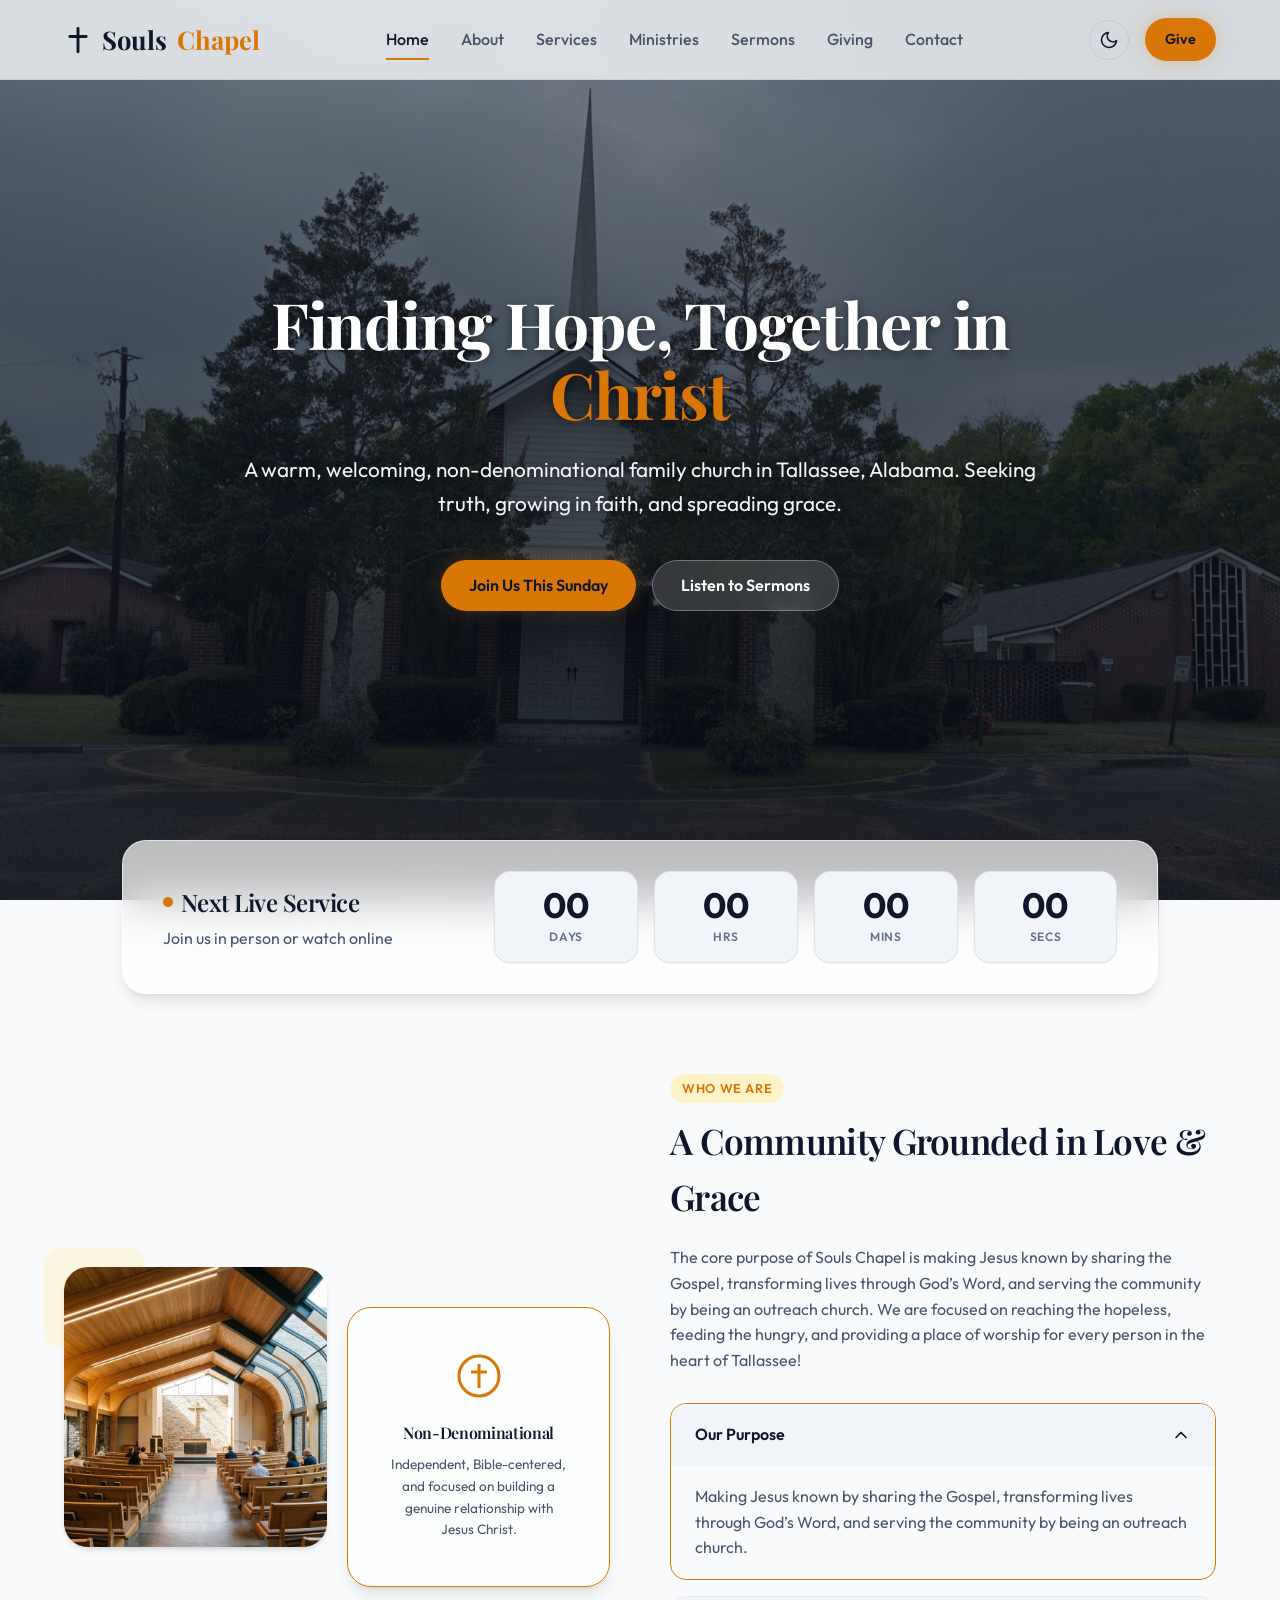
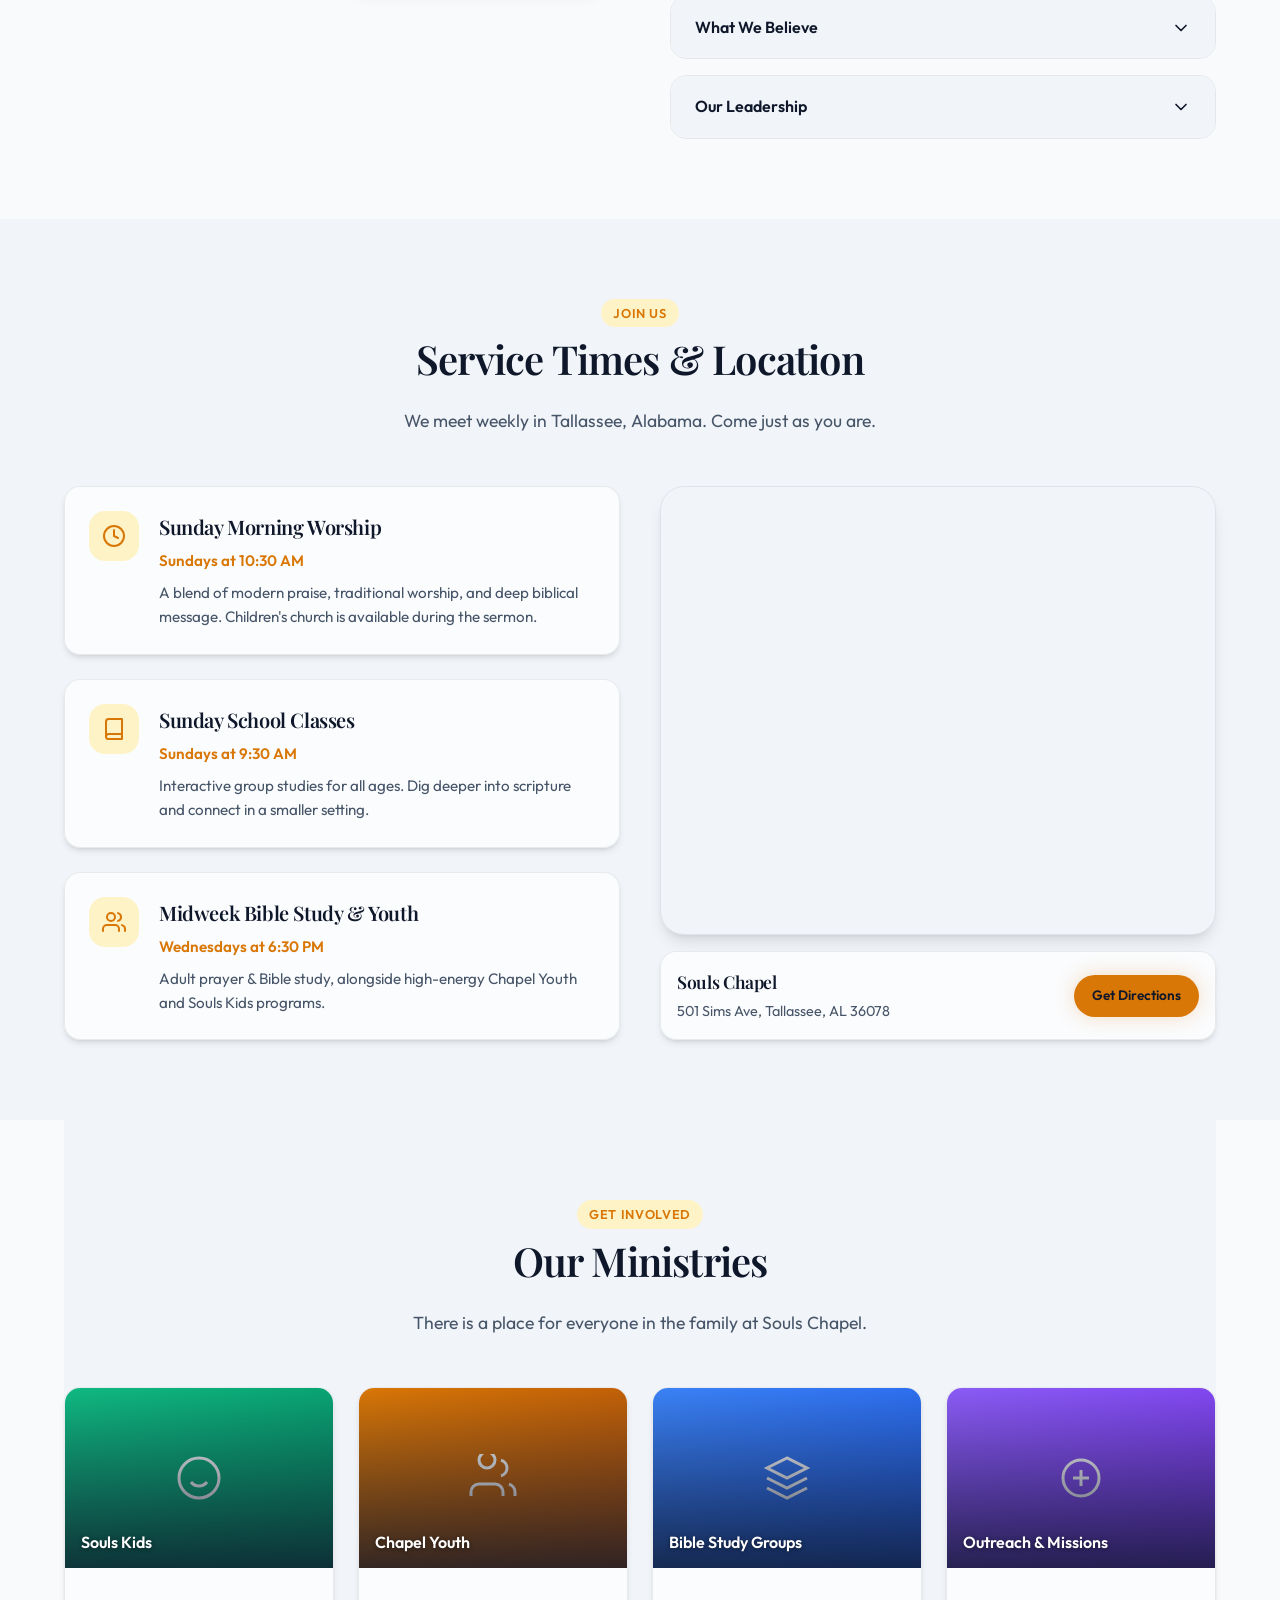
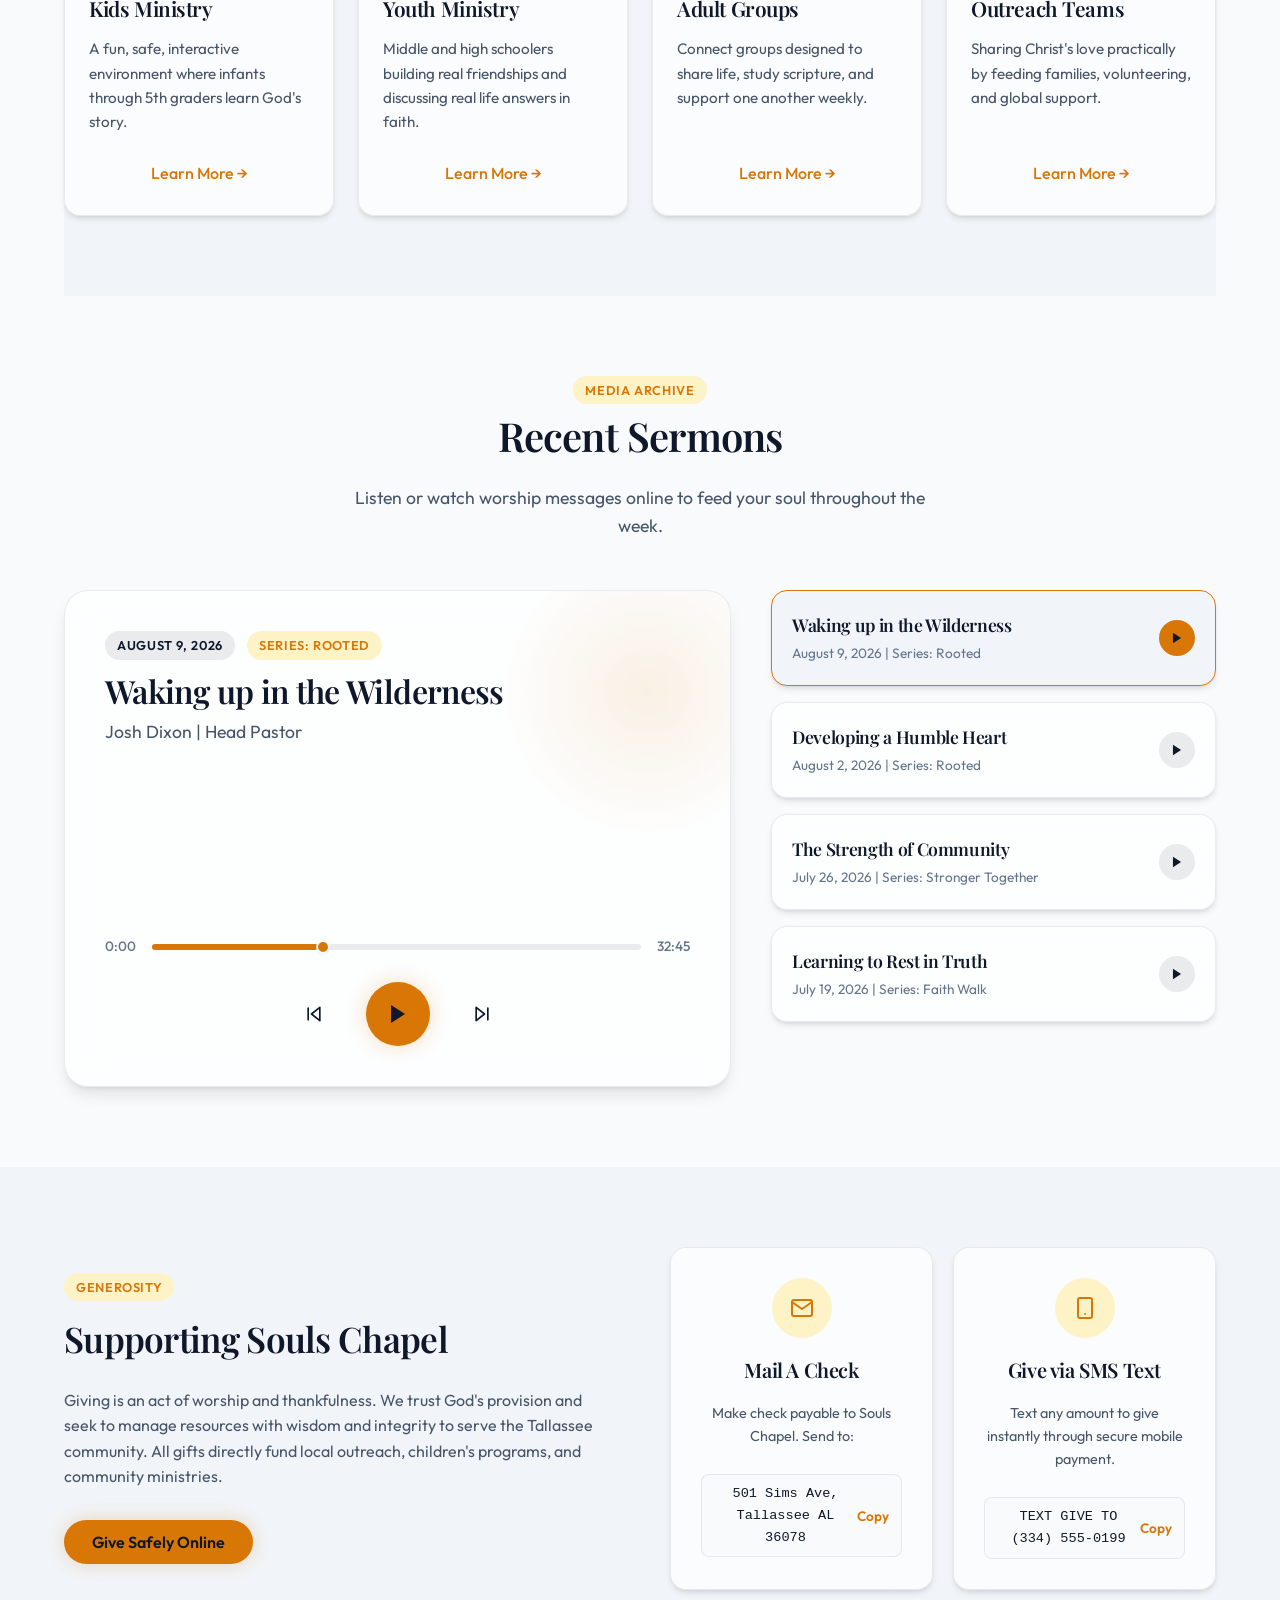
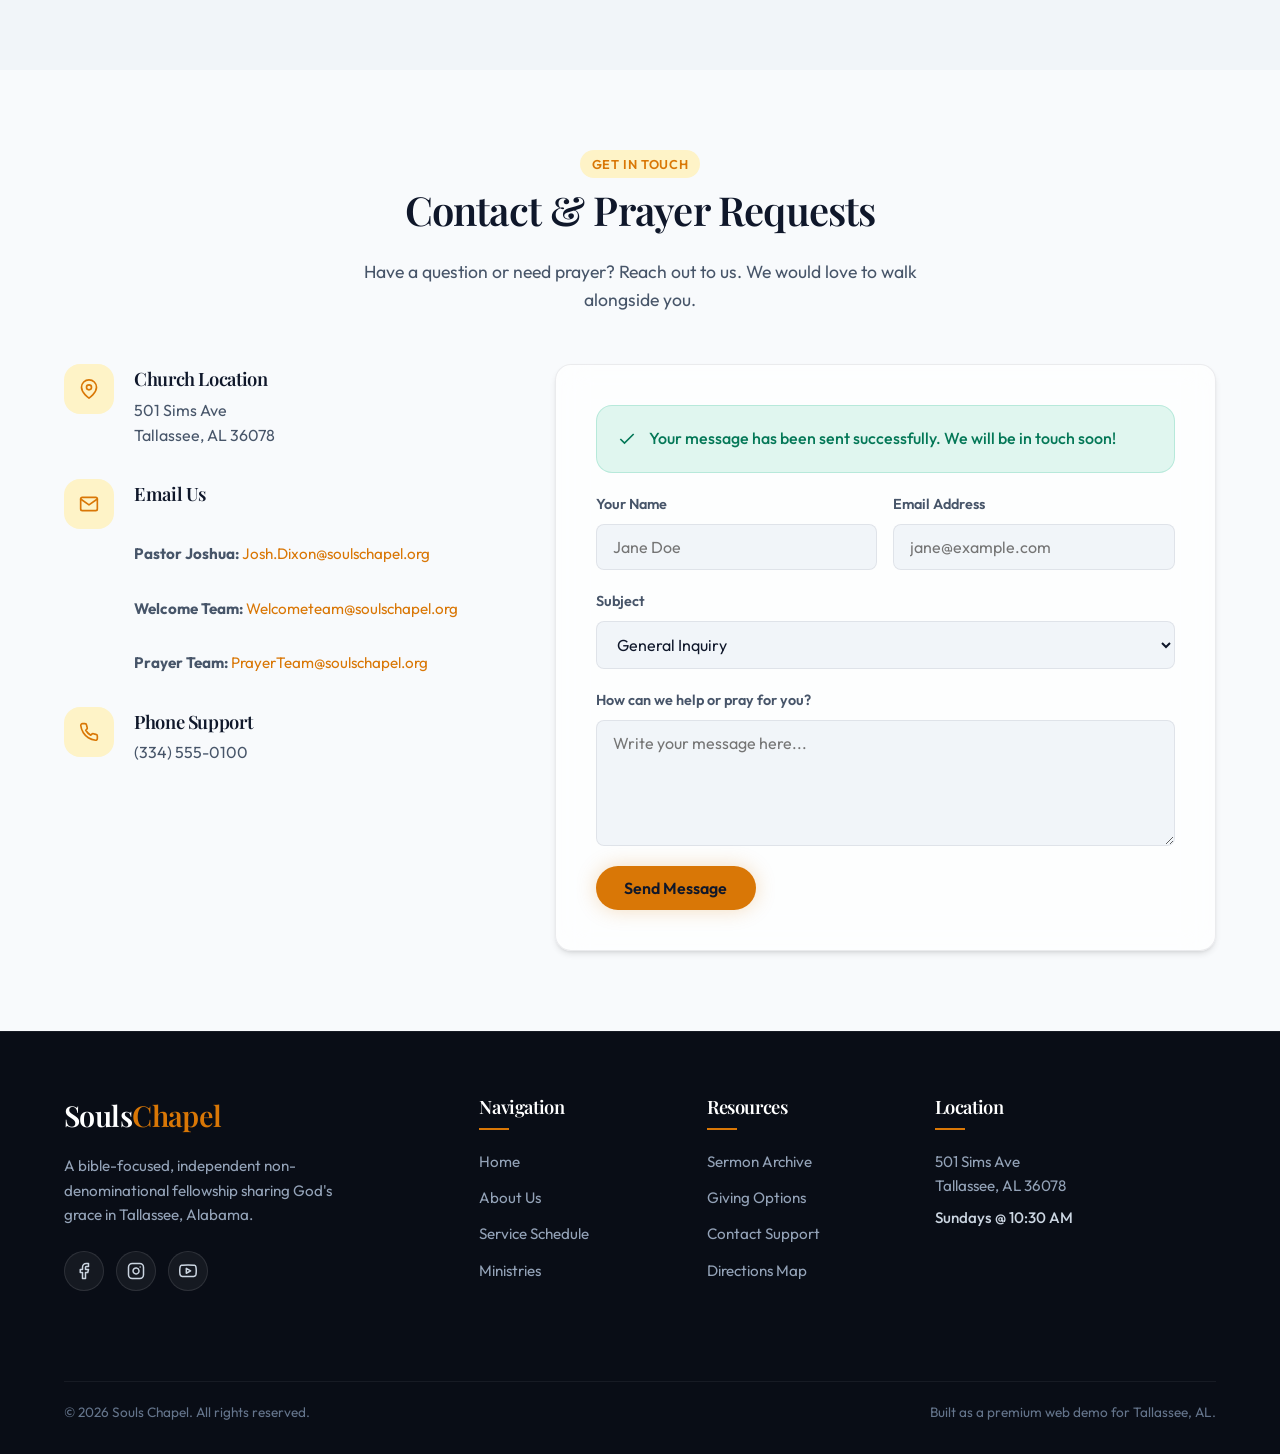
==== commit ddfcce31: "feat: integrate Web3Forms for contact form submissions and update email contact UI" ====
--- a/future_features.html
+++ b/future_features.html
@@ -611,7 +611,11 @@
             </div>
             <div class="contact-meta-text">
               <h4>Email Us</h4>
-              <p>office@soulschapel.org<br>prayer@soulschapel.org</p>
+              <p style="font-size: 0.95rem; line-height: 1.8;">
+                <strong>Pastor Joshua:</strong> <a href="mailto:Josh.Dixon@soulschapel.org" style="color: var(--accent);">Josh.Dixon@soulschapel.org</a><br>
+                <strong>Welcome Team:</strong> <a href="mailto:Welcometeam@soulschapel.org" style="color: var(--accent);">Welcometeam@soulschapel.org</a><br>
+                <strong>Prayer Team:</strong> <a href="mailto:PrayerTeam@soulschapel.org" style="color: var(--accent);">PrayerTeam@soulschapel.org</a>
+              </p>
             </div>
           </div>
 
--- a/styles.css
+++ b/styles.css
@@ -1346,6 +1346,19 @@
 
 [data-theme="dark"] .form-response-message.success {
   color: #34d399;
+}
+
+.form-response-message.error {
+  display: flex;
+  align-items: center;
+  gap: 12px;
+  background-color: rgba(239, 68, 68, 0.12);
+  border: 1px solid rgba(239, 68, 68, 0.2);
+  color: #b91c1c;
+}
+
+[data-theme="dark"] .form-response-message.error {
+  color: #f87171;
 }
 
 @keyframes fadeIn {
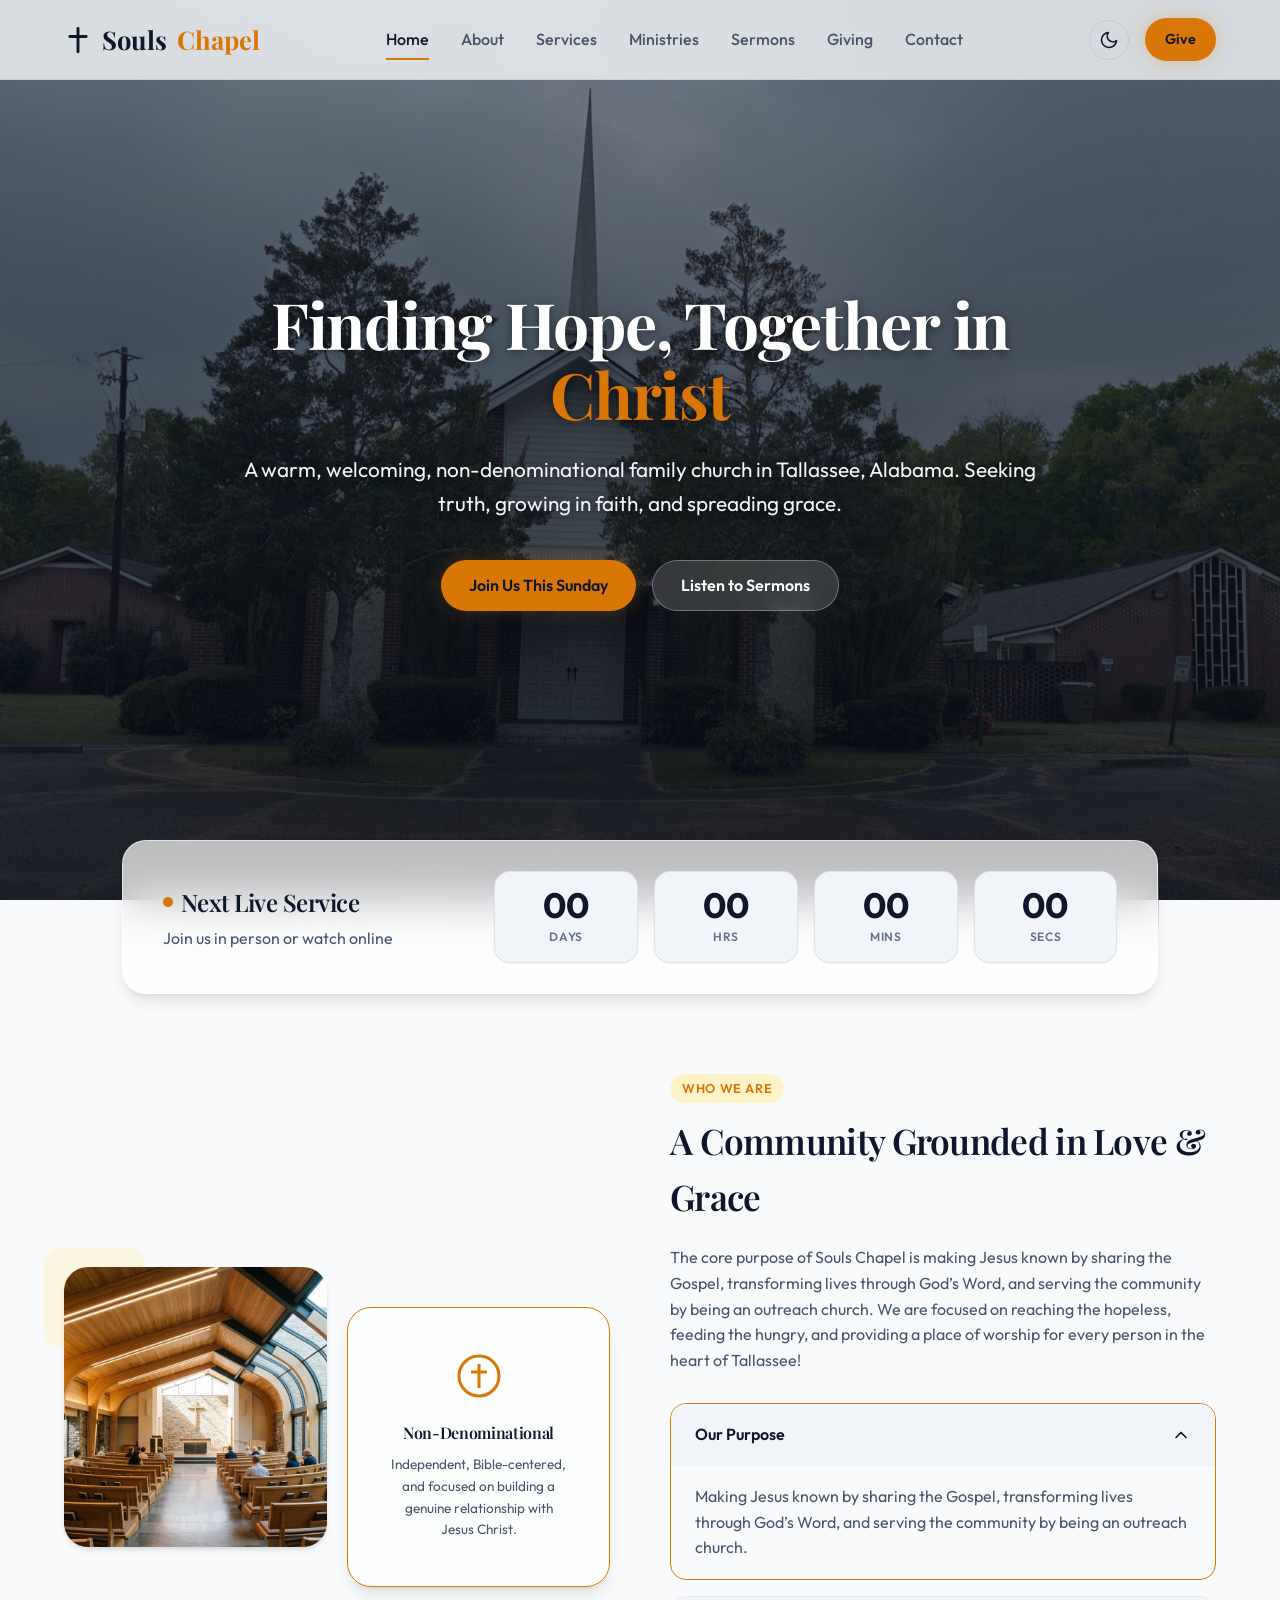
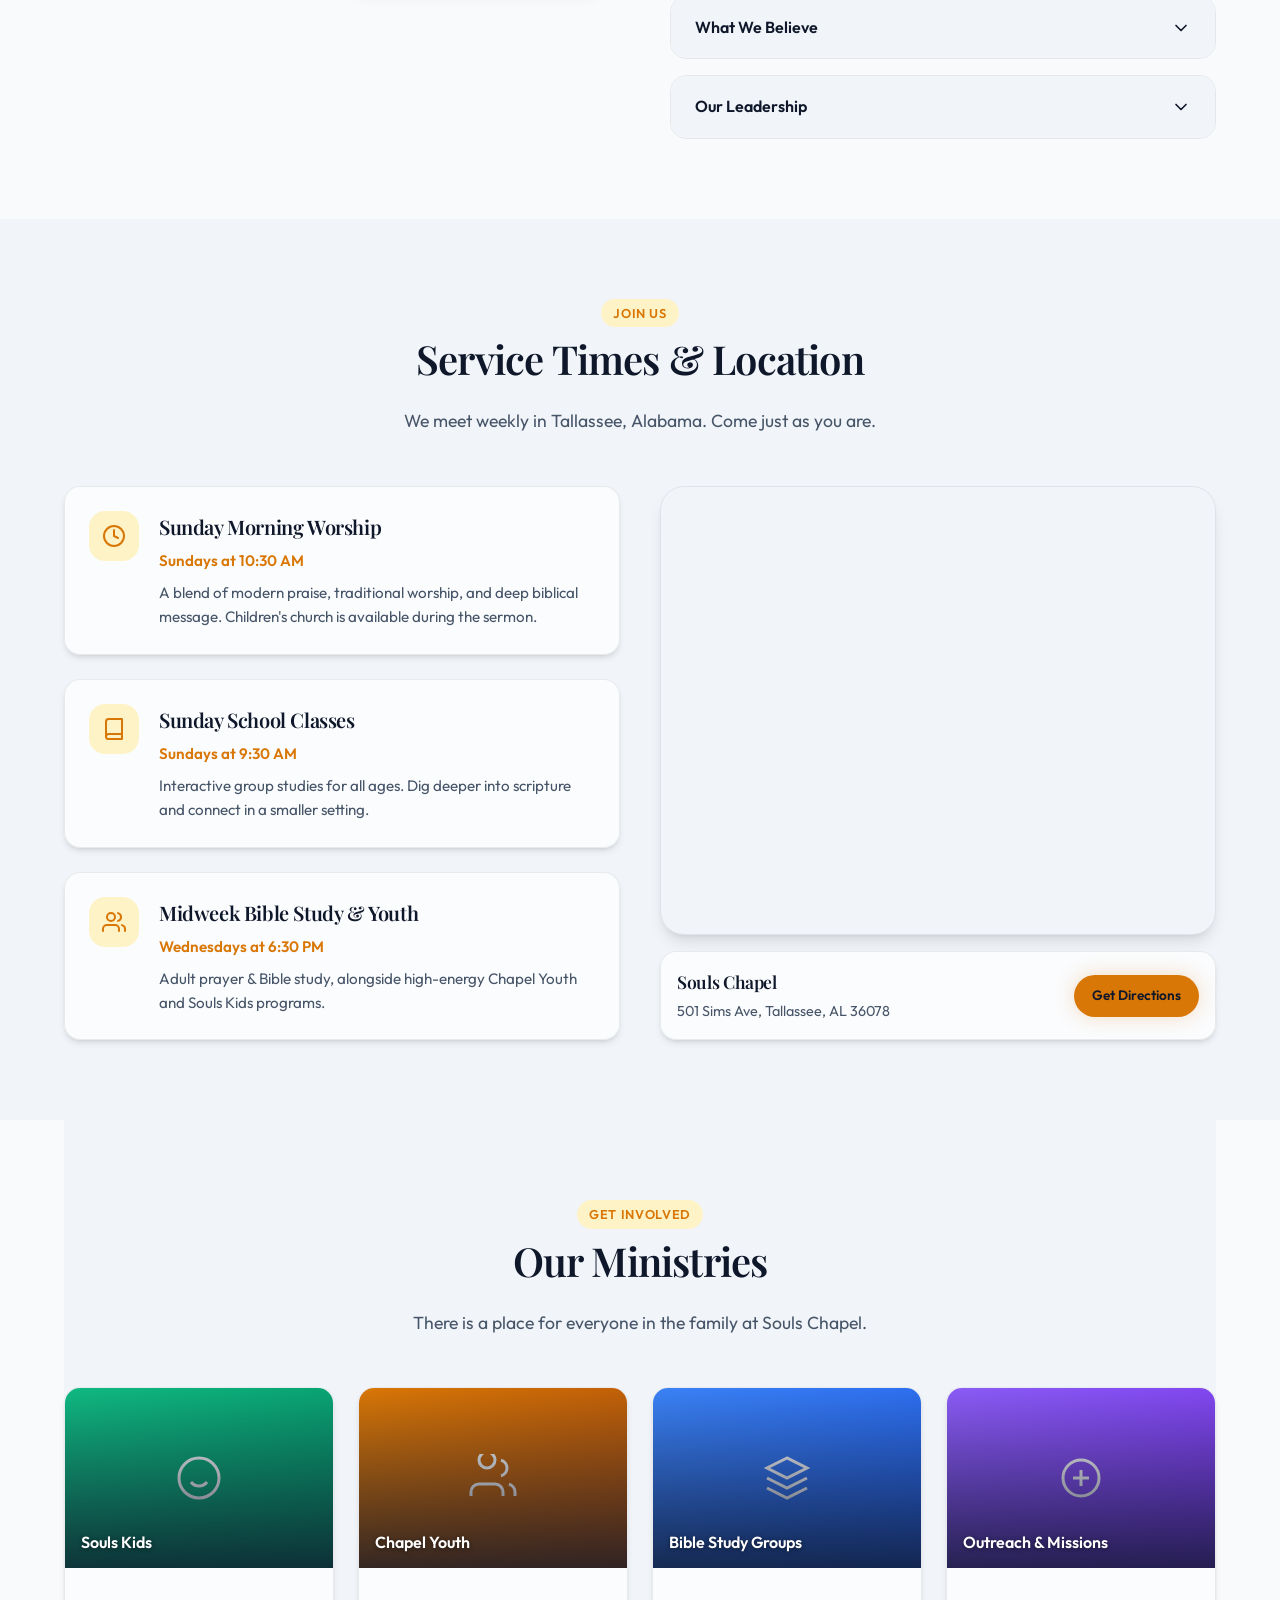
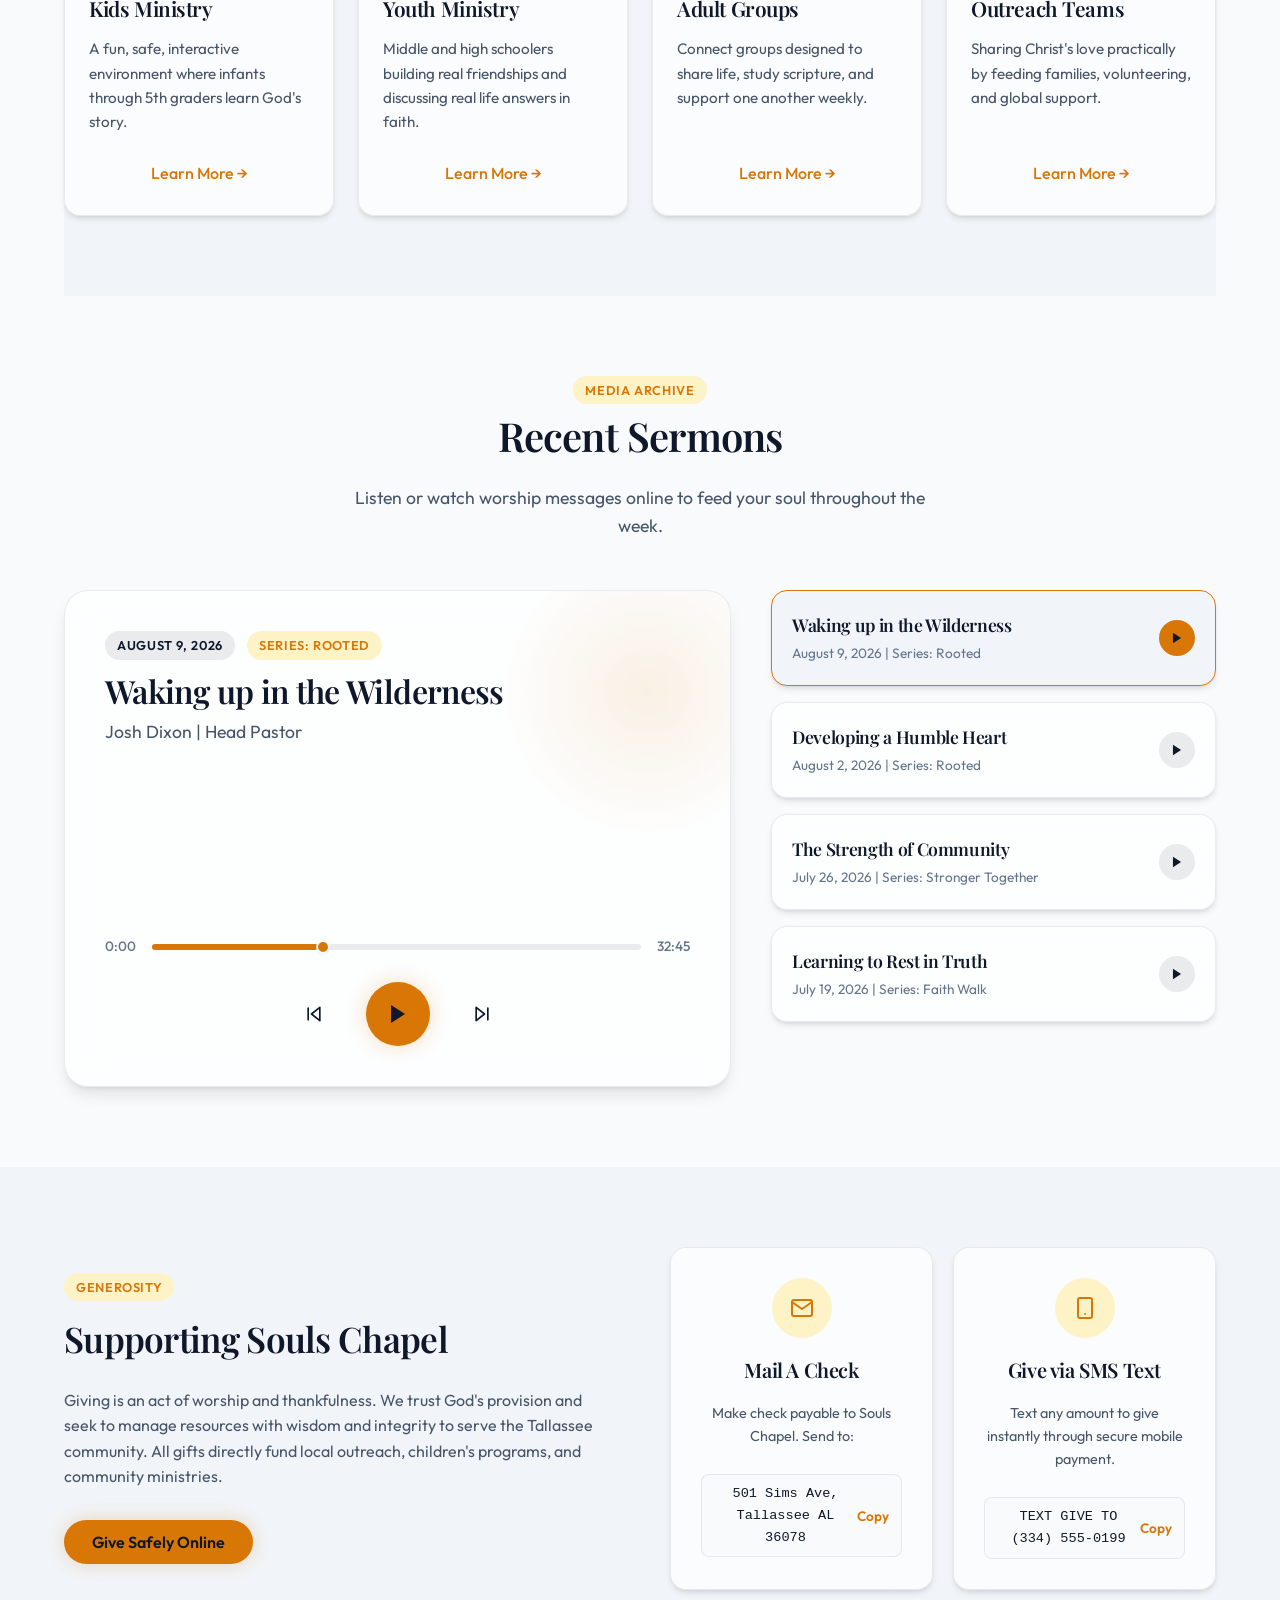
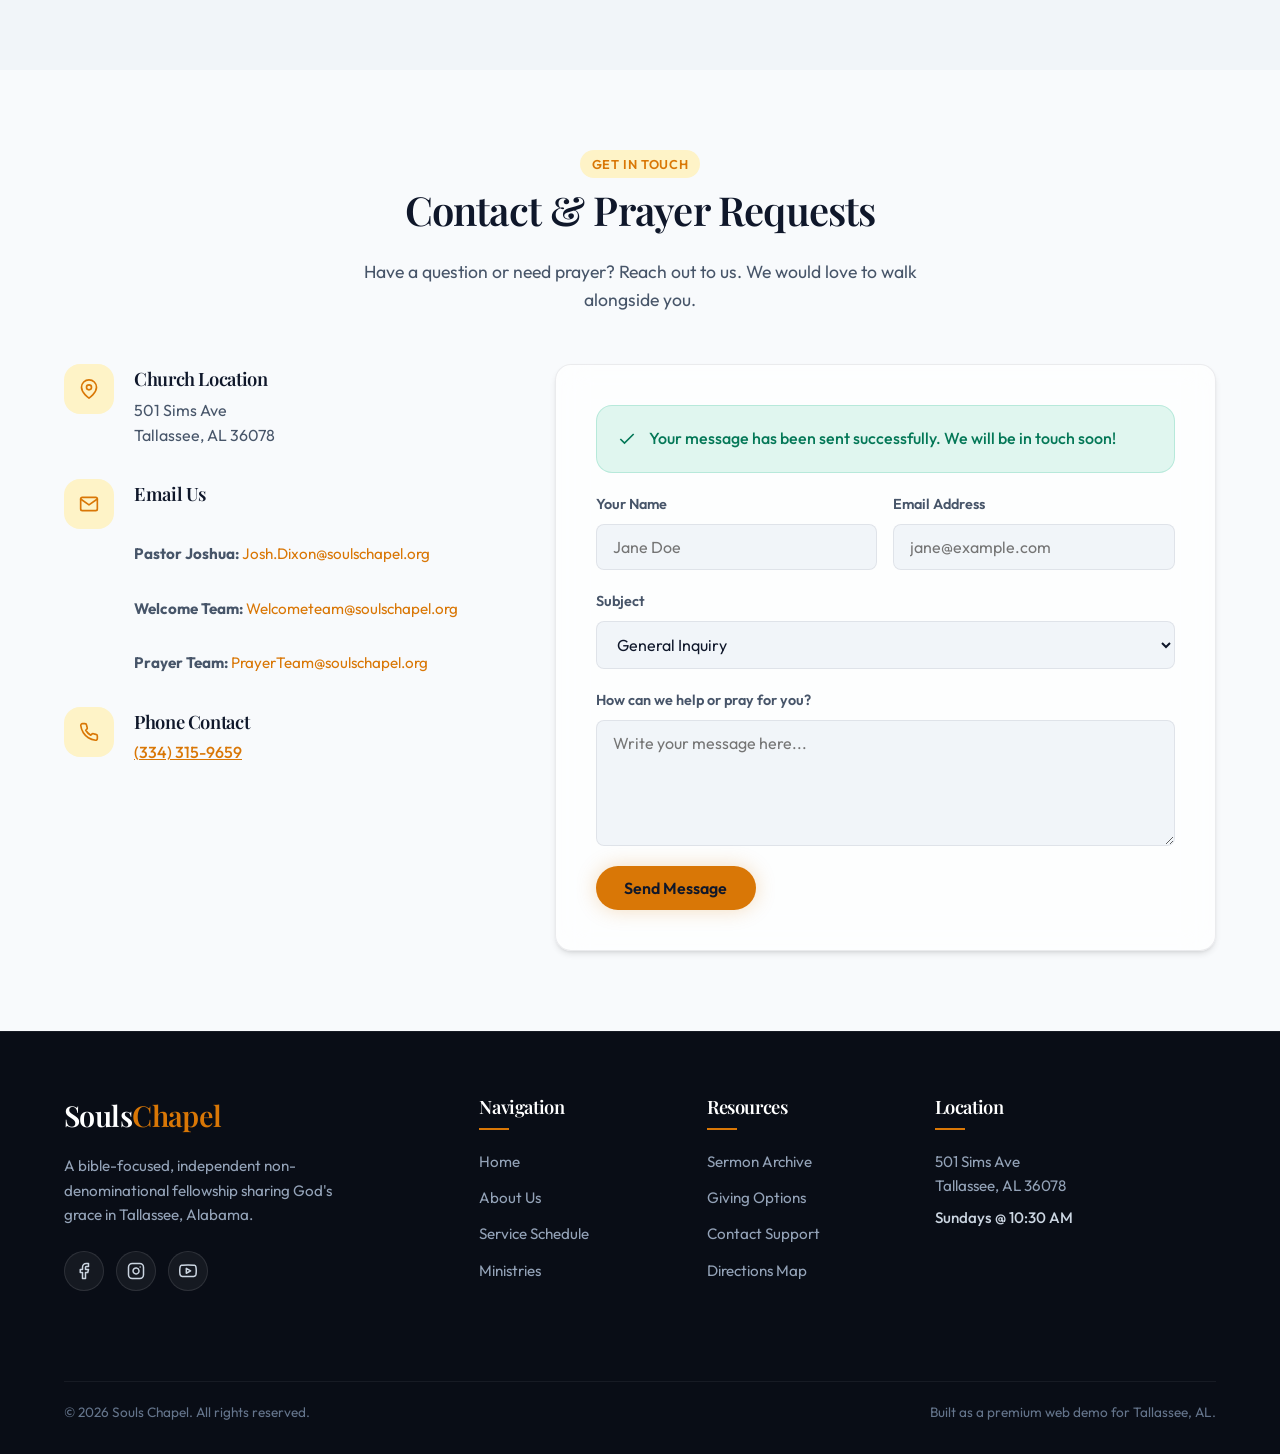
==== commit c9275f11: "feat: add phone contact (334) 315-9659 to Contact page and backups" ====
--- a/future_features.html
+++ b/future_features.html
@@ -626,8 +626,8 @@
               </svg>
             </div>
             <div class="contact-meta-text">
-              <h4>Phone Support</h4>
-              <p>(334) 555-0100</p>
+              <h4>Phone Contact</h4>
+              <p><a href="tel:3343159659" style="color: var(--accent); font-weight: 500; text-decoration: underline;">(334) 315-9659</a></p>
             </div>
           </div>
         </div>
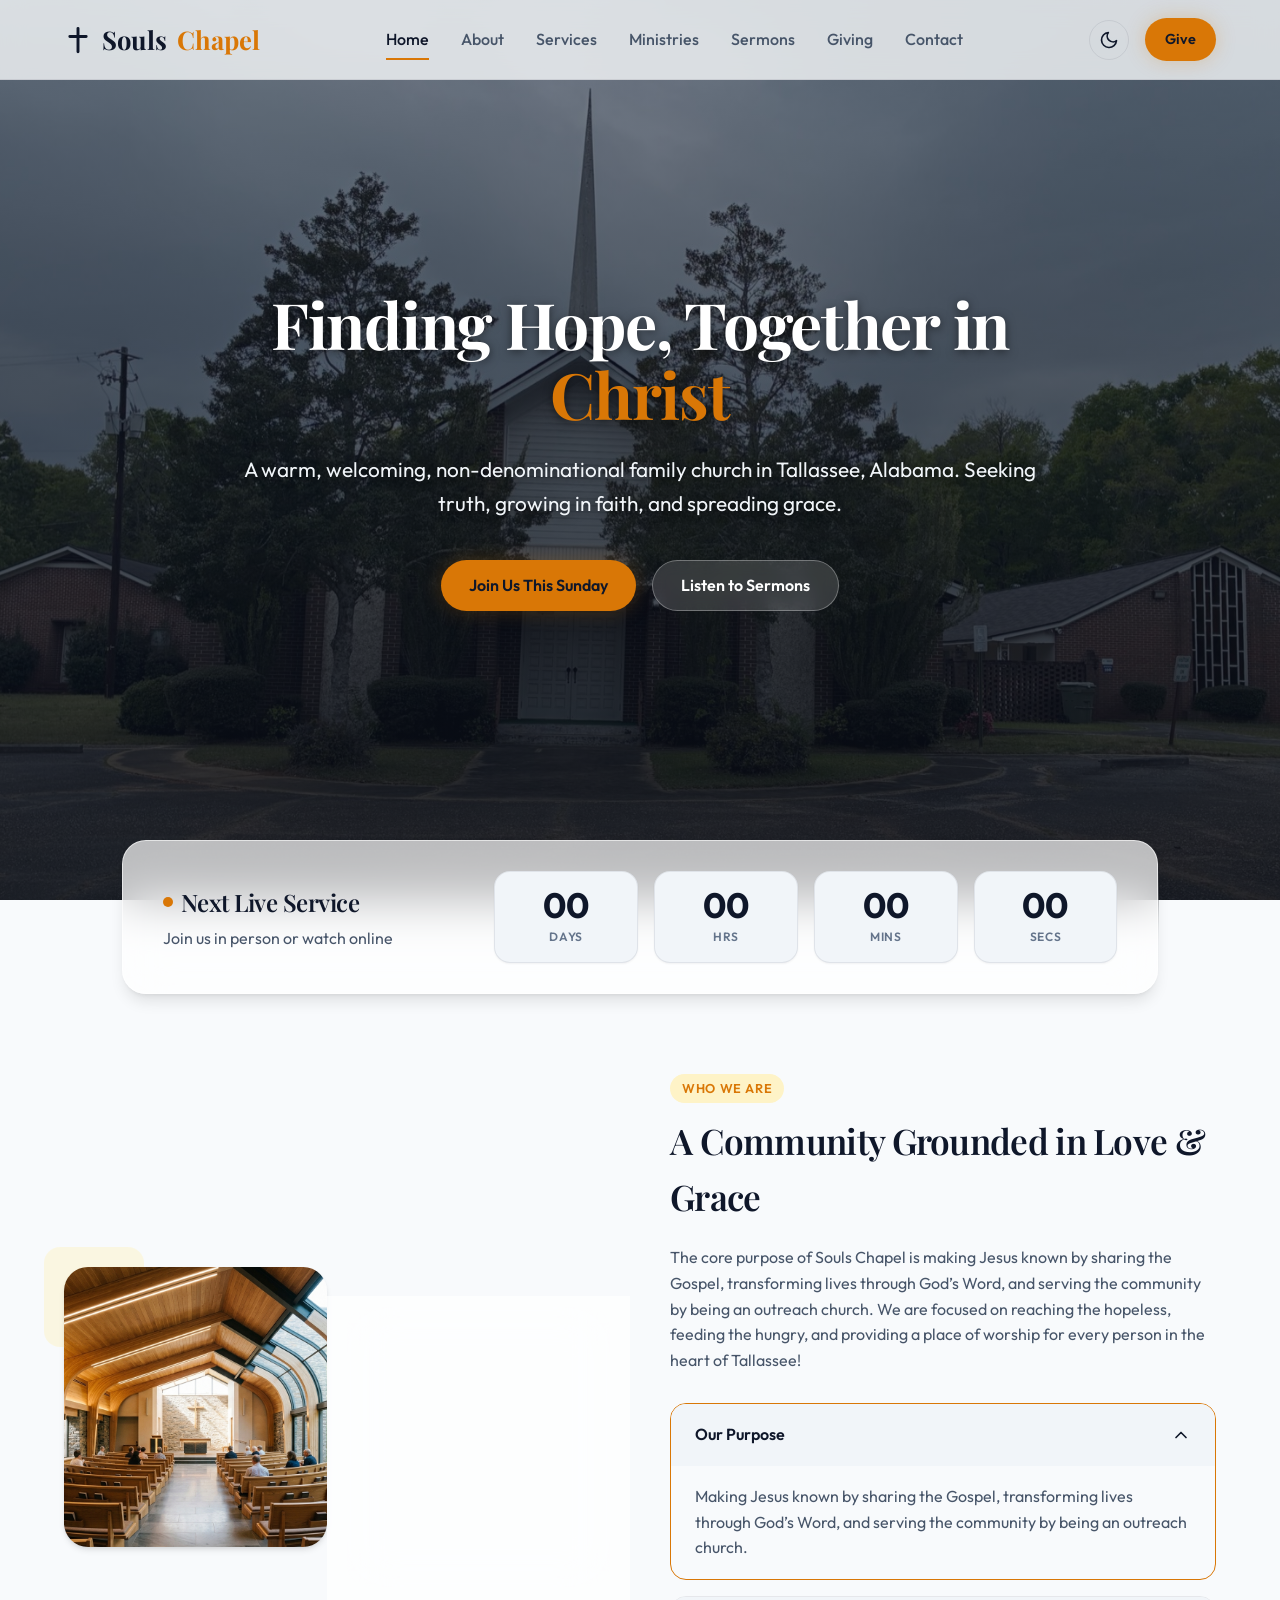
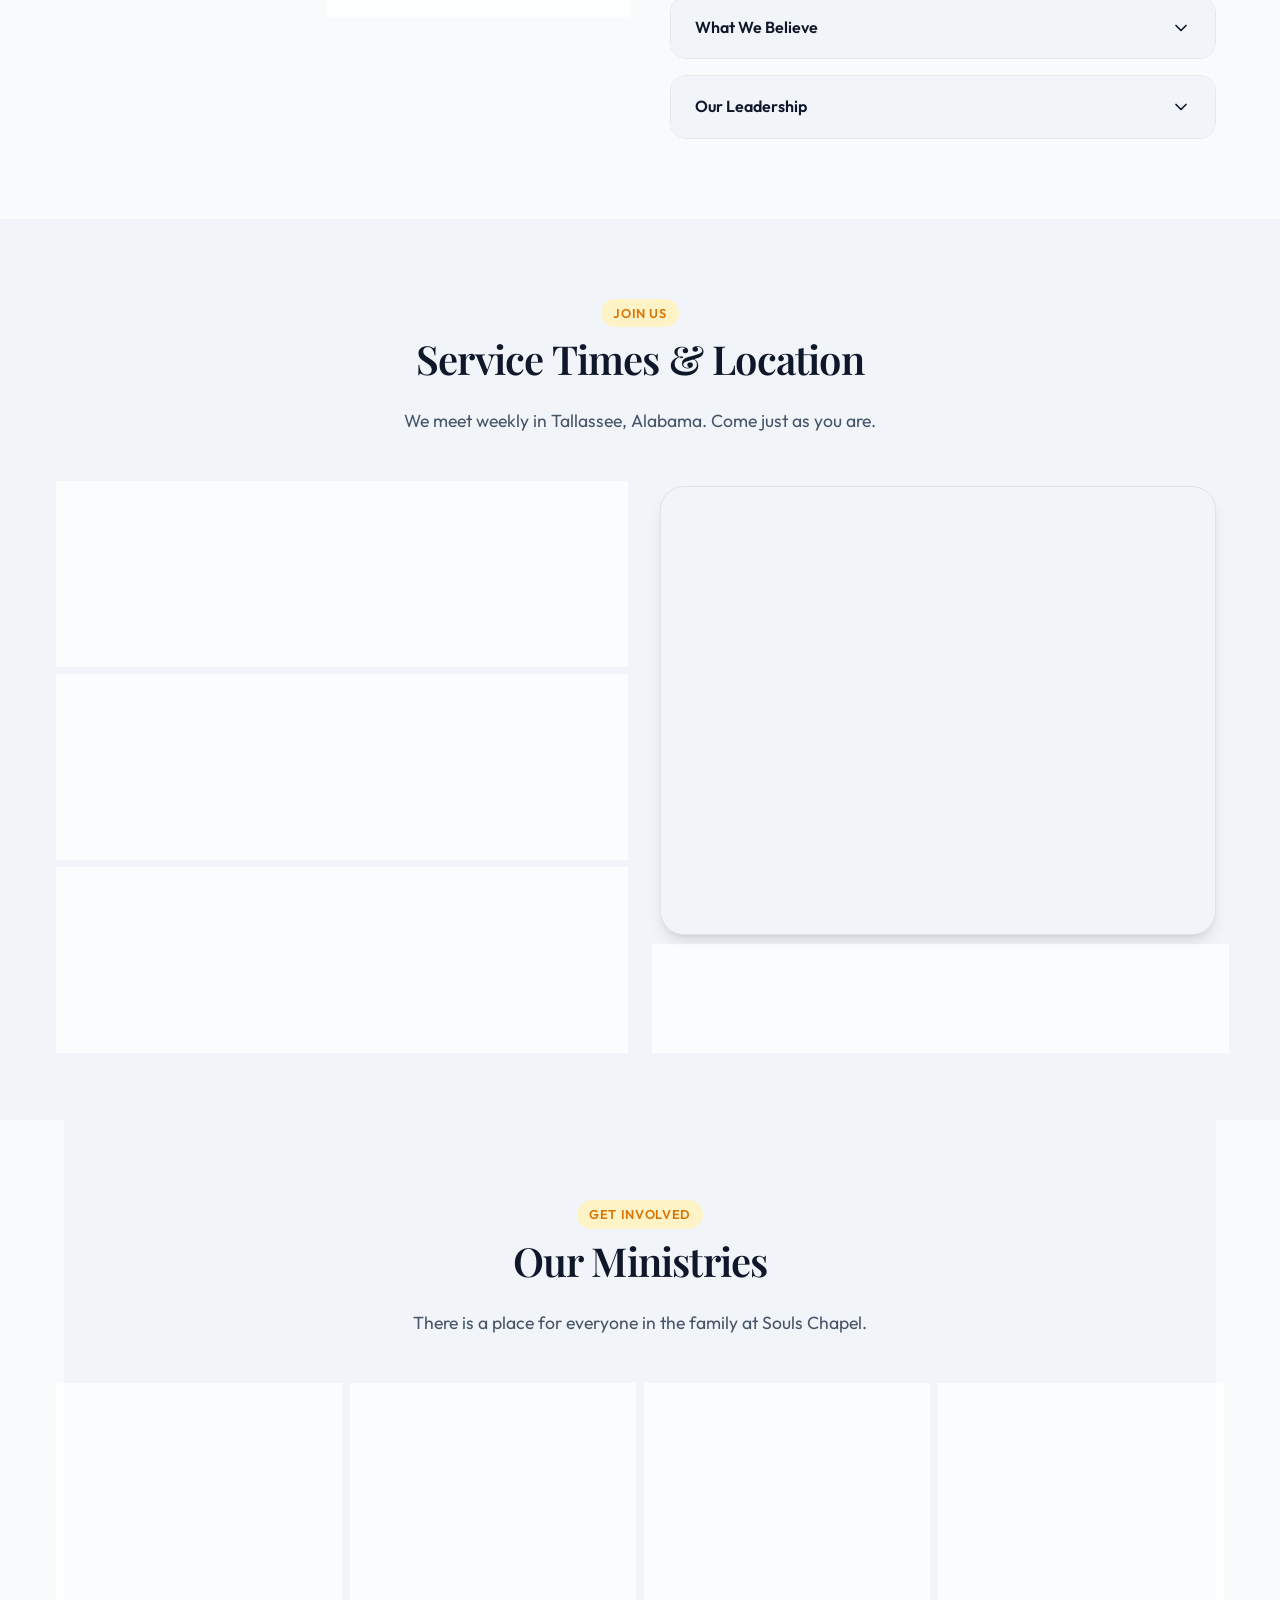
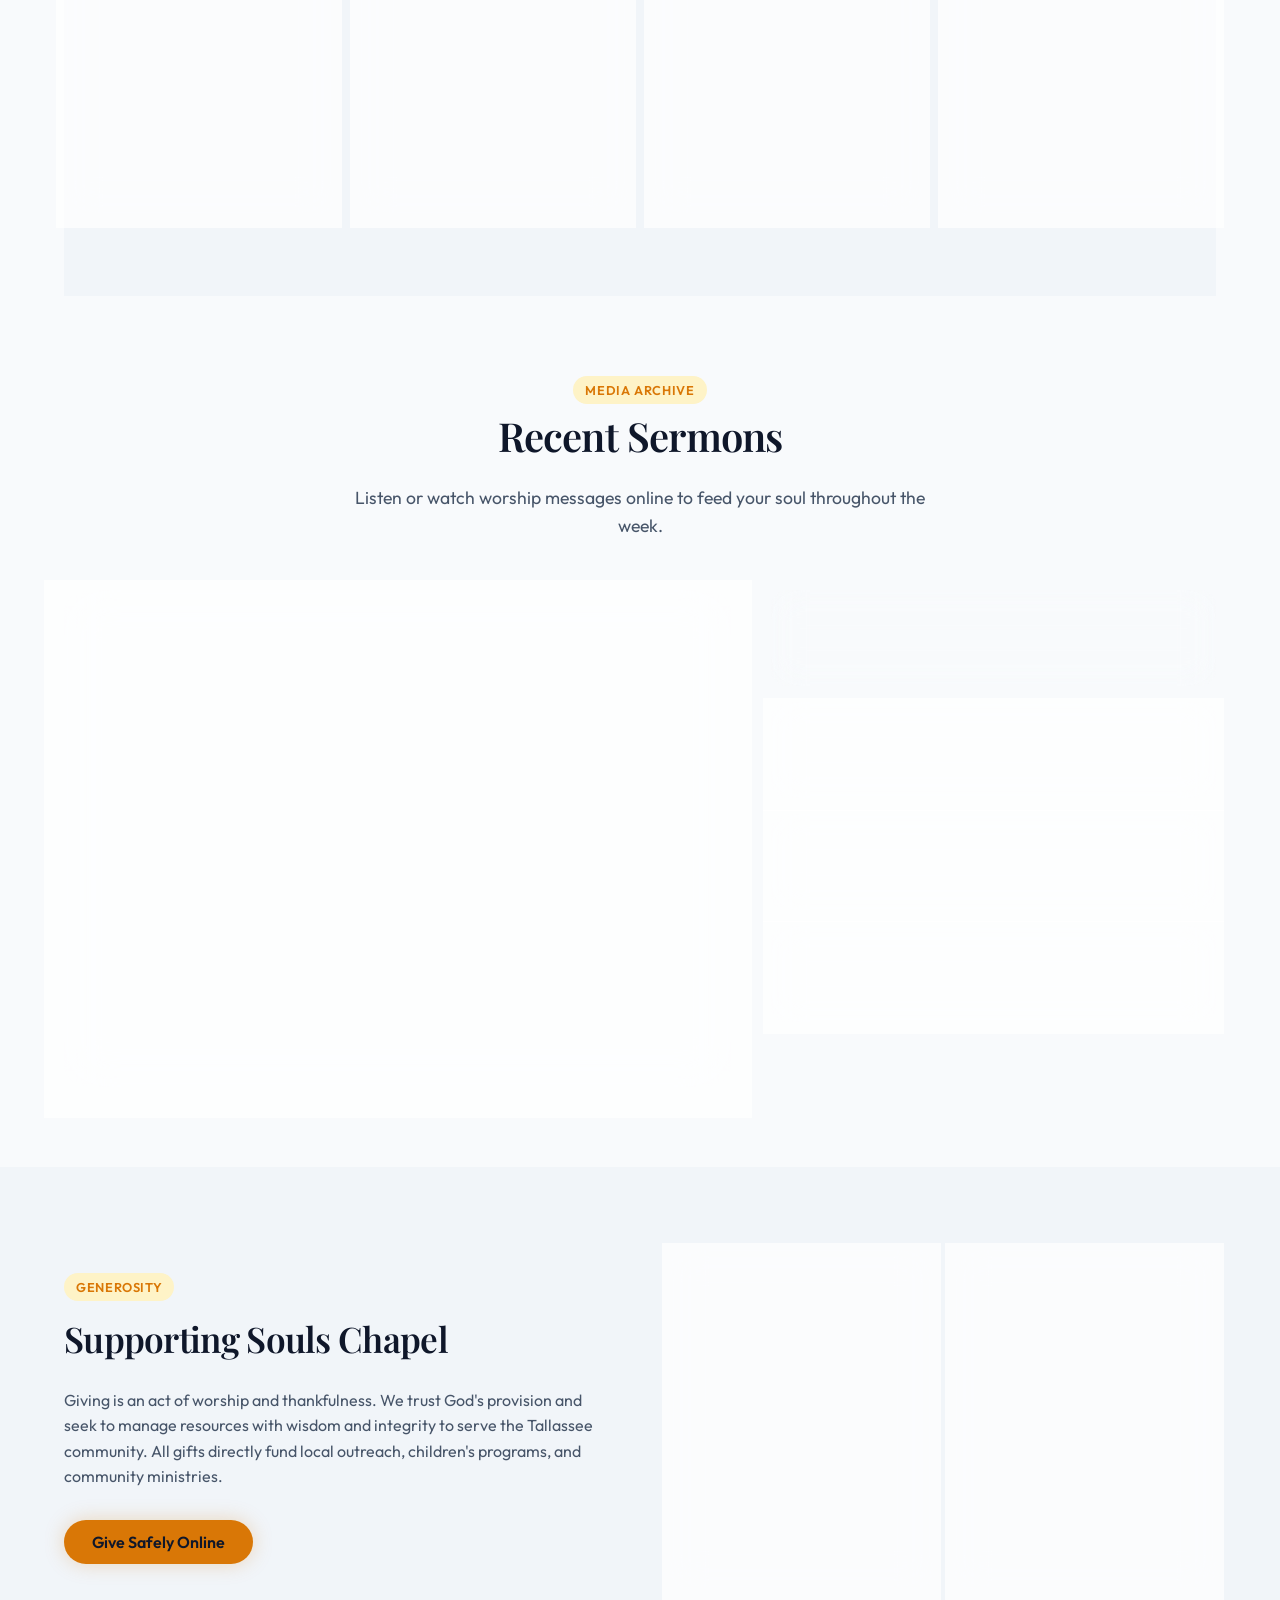
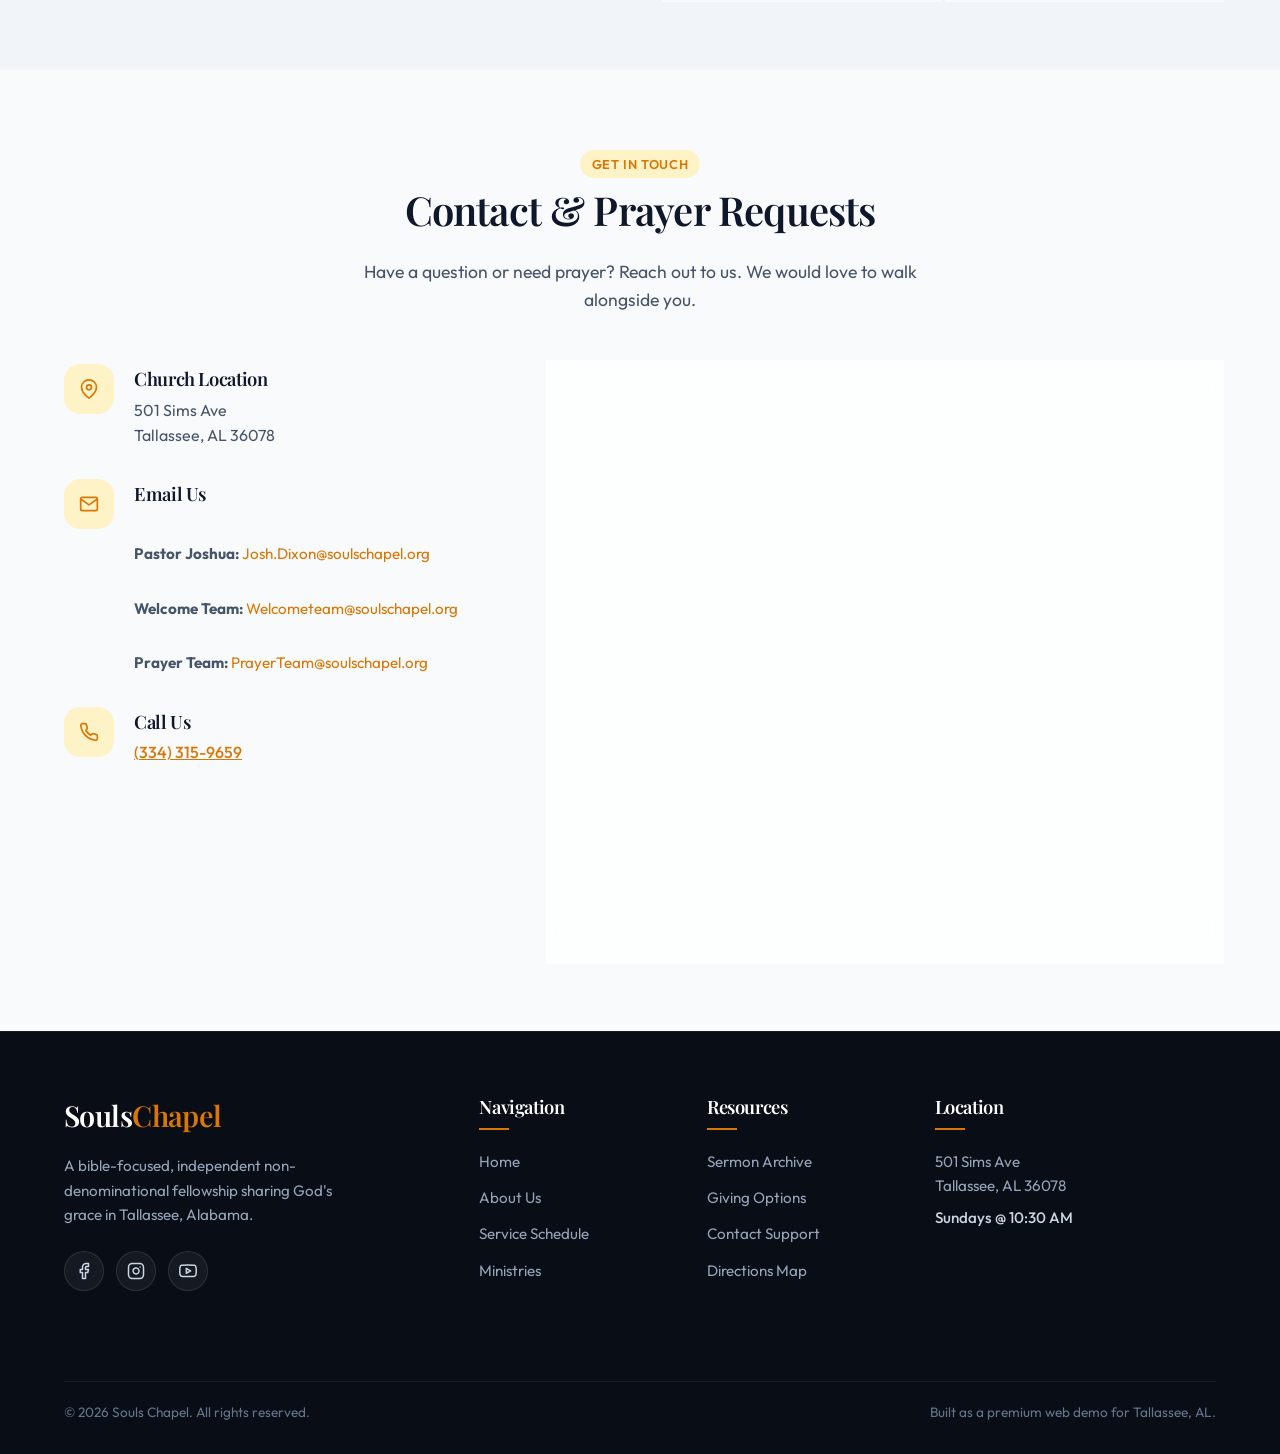
==== commit de09790f: "style: change Phone Contact heading to Call Us" ====
--- a/future_features.html
+++ b/future_features.html
@@ -626,7 +626,7 @@
               </svg>
             </div>
             <div class="contact-meta-text">
-              <h4>Phone Contact</h4>
+              <h4>Call Us</h4>
               <p><a href="tel:3343159659" style="color: var(--accent); font-weight: 500; text-decoration: underline;">(334) 315-9659</a></p>
             </div>
           </div>
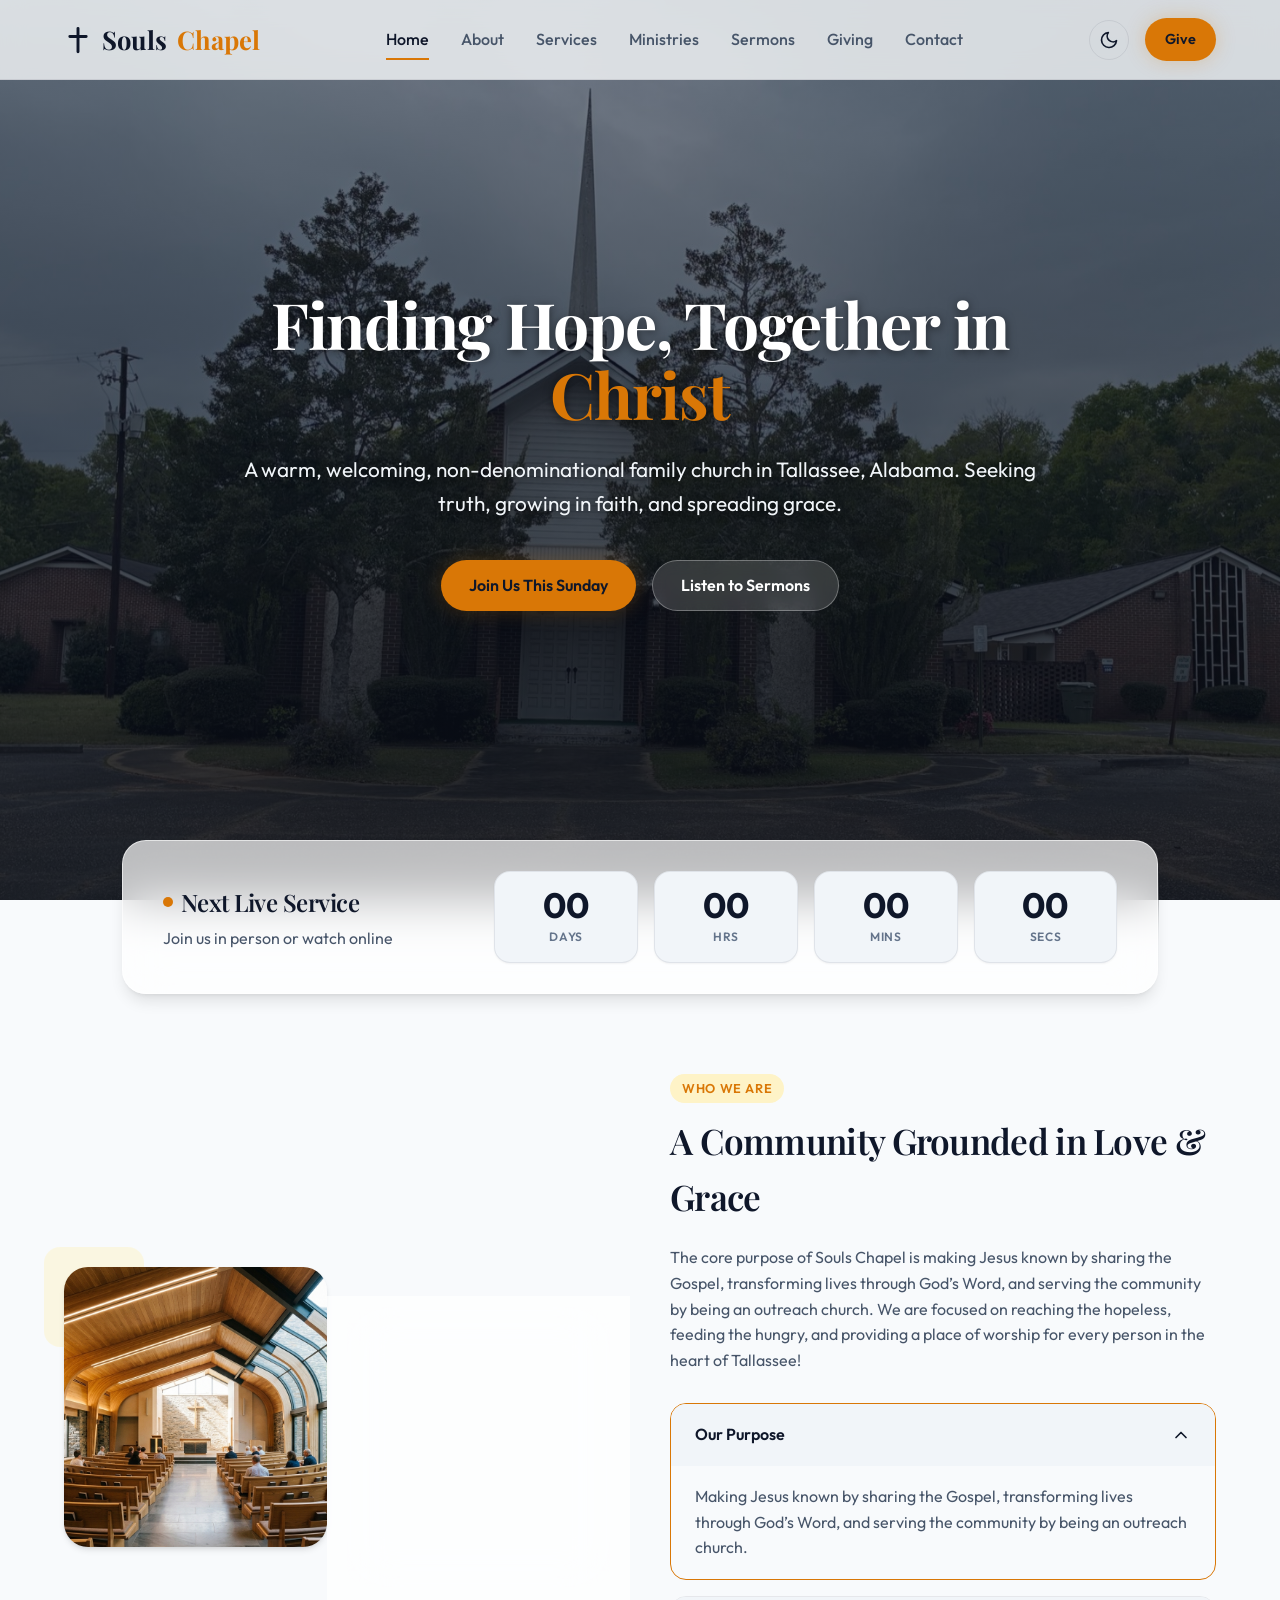
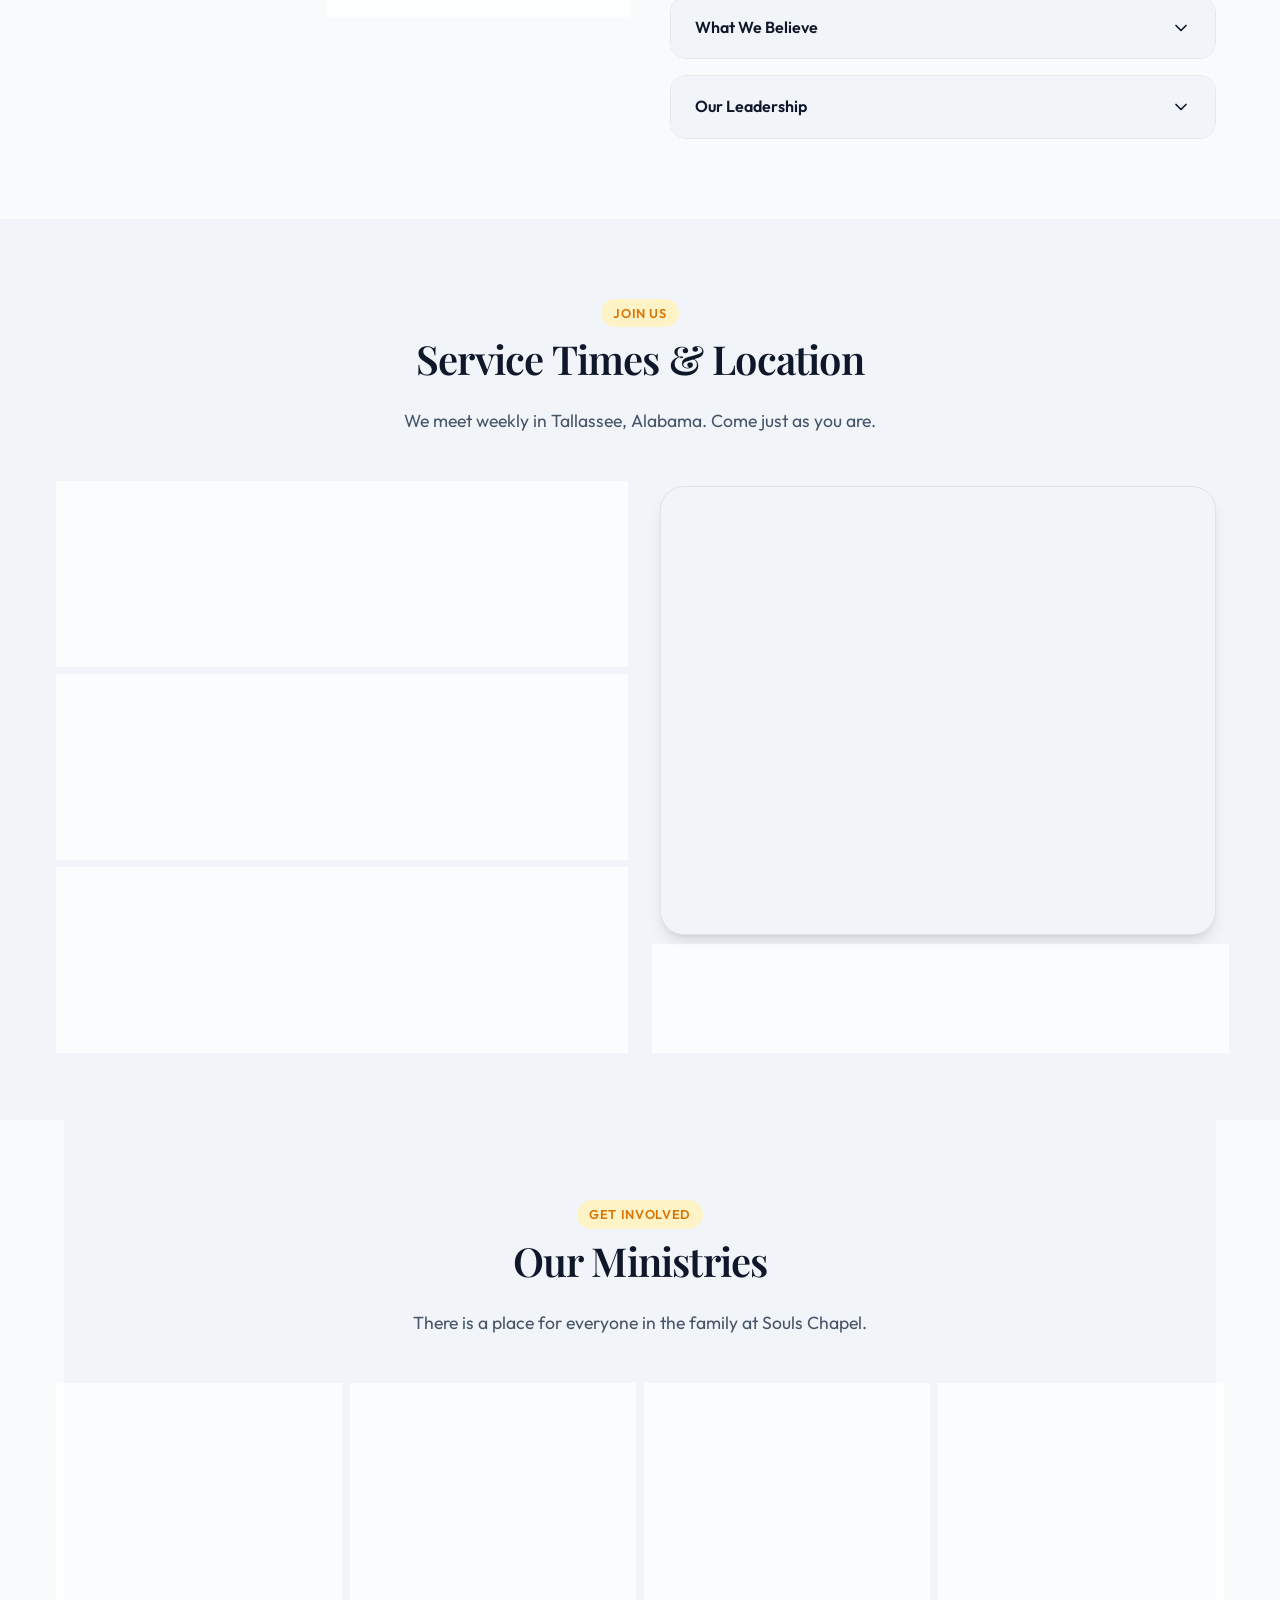
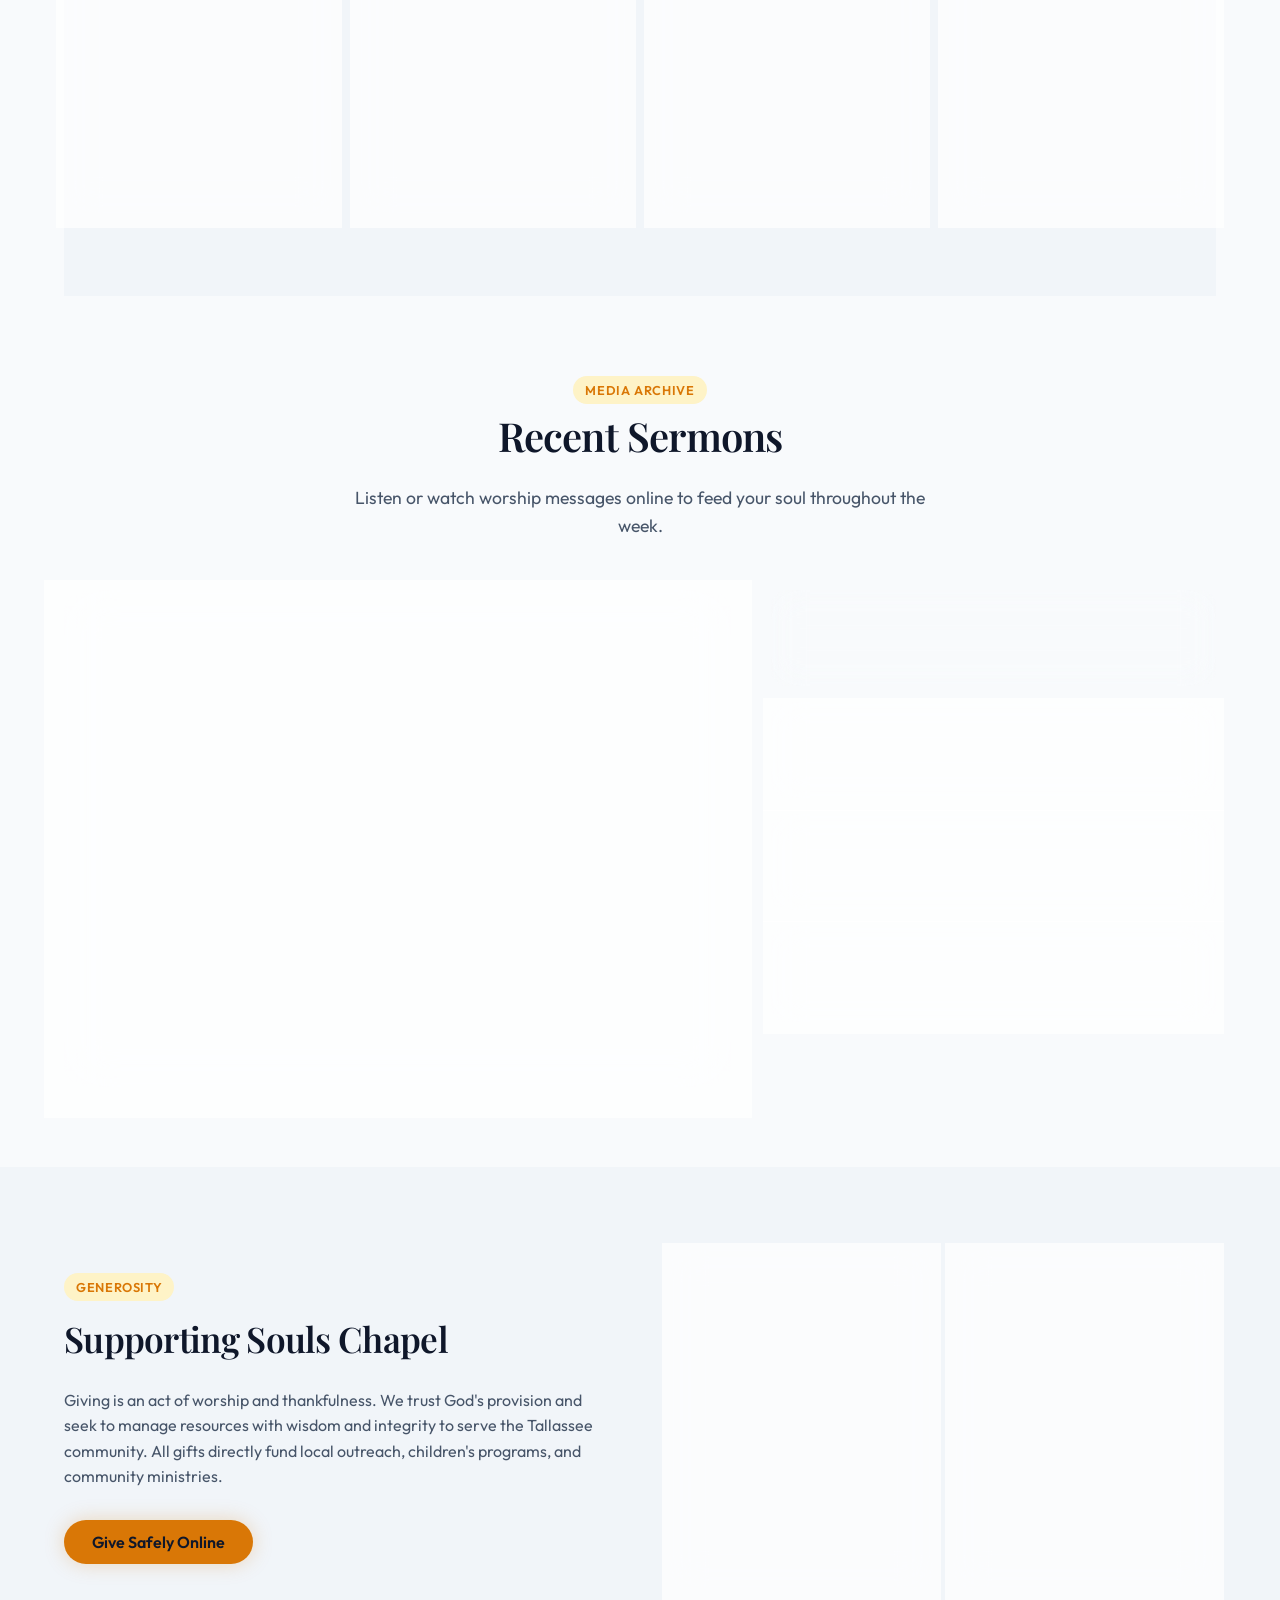
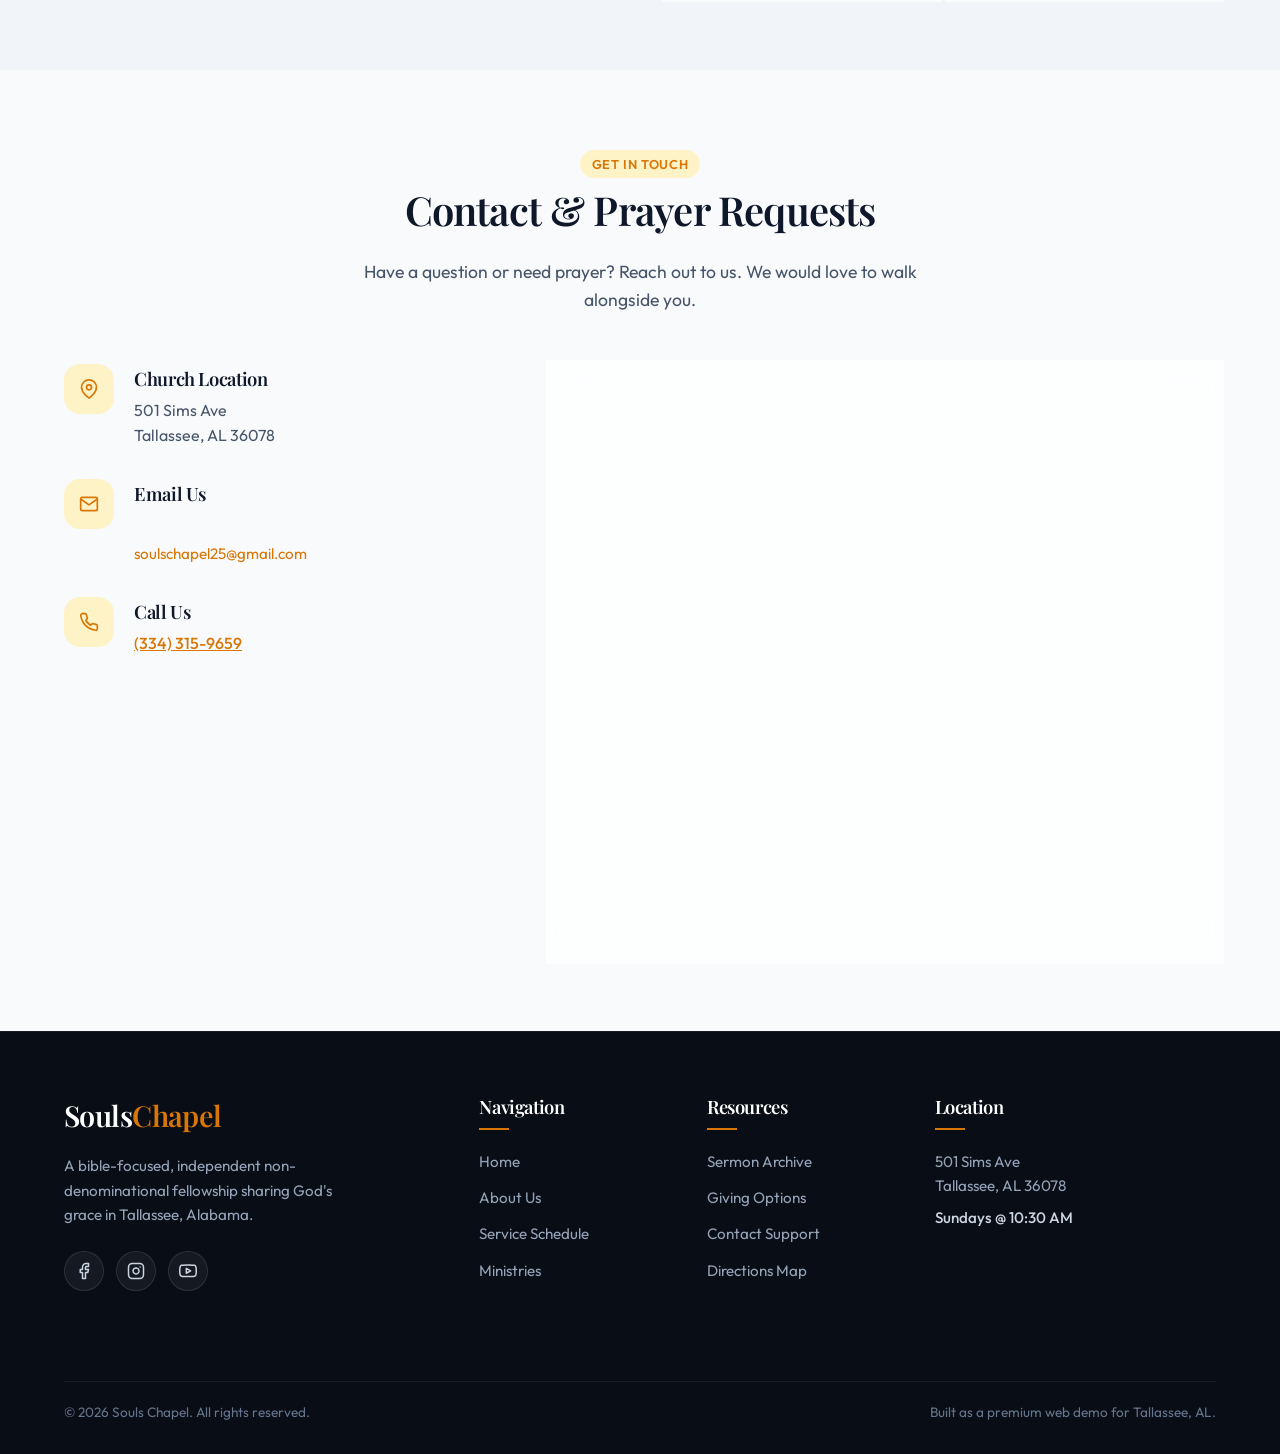
==== commit f6ab4a7f: "refactor: consolidate multiple contact email addresses into a single general address on index and fu" ====
--- a/future_features.html
+++ b/future_features.html
@@ -612,9 +612,7 @@
             <div class="contact-meta-text">
               <h4>Email Us</h4>
               <p style="font-size: 0.95rem; line-height: 1.8;">
-                <strong>Pastor Joshua:</strong> <a href="mailto:Josh.Dixon@soulschapel.org" style="color: var(--accent);">Josh.Dixon@soulschapel.org</a><br>
-                <strong>Welcome Team:</strong> <a href="mailto:Welcometeam@soulschapel.org" style="color: var(--accent);">Welcometeam@soulschapel.org</a><br>
-                <strong>Prayer Team:</strong> <a href="mailto:PrayerTeam@soulschapel.org" style="color: var(--accent);">PrayerTeam@soulschapel.org</a>
+                <a href="mailto:soulschapel25@gmail.com" style="color: var(--accent);">soulschapel25@gmail.com</a>
               </p>
             </div>
           </div>
